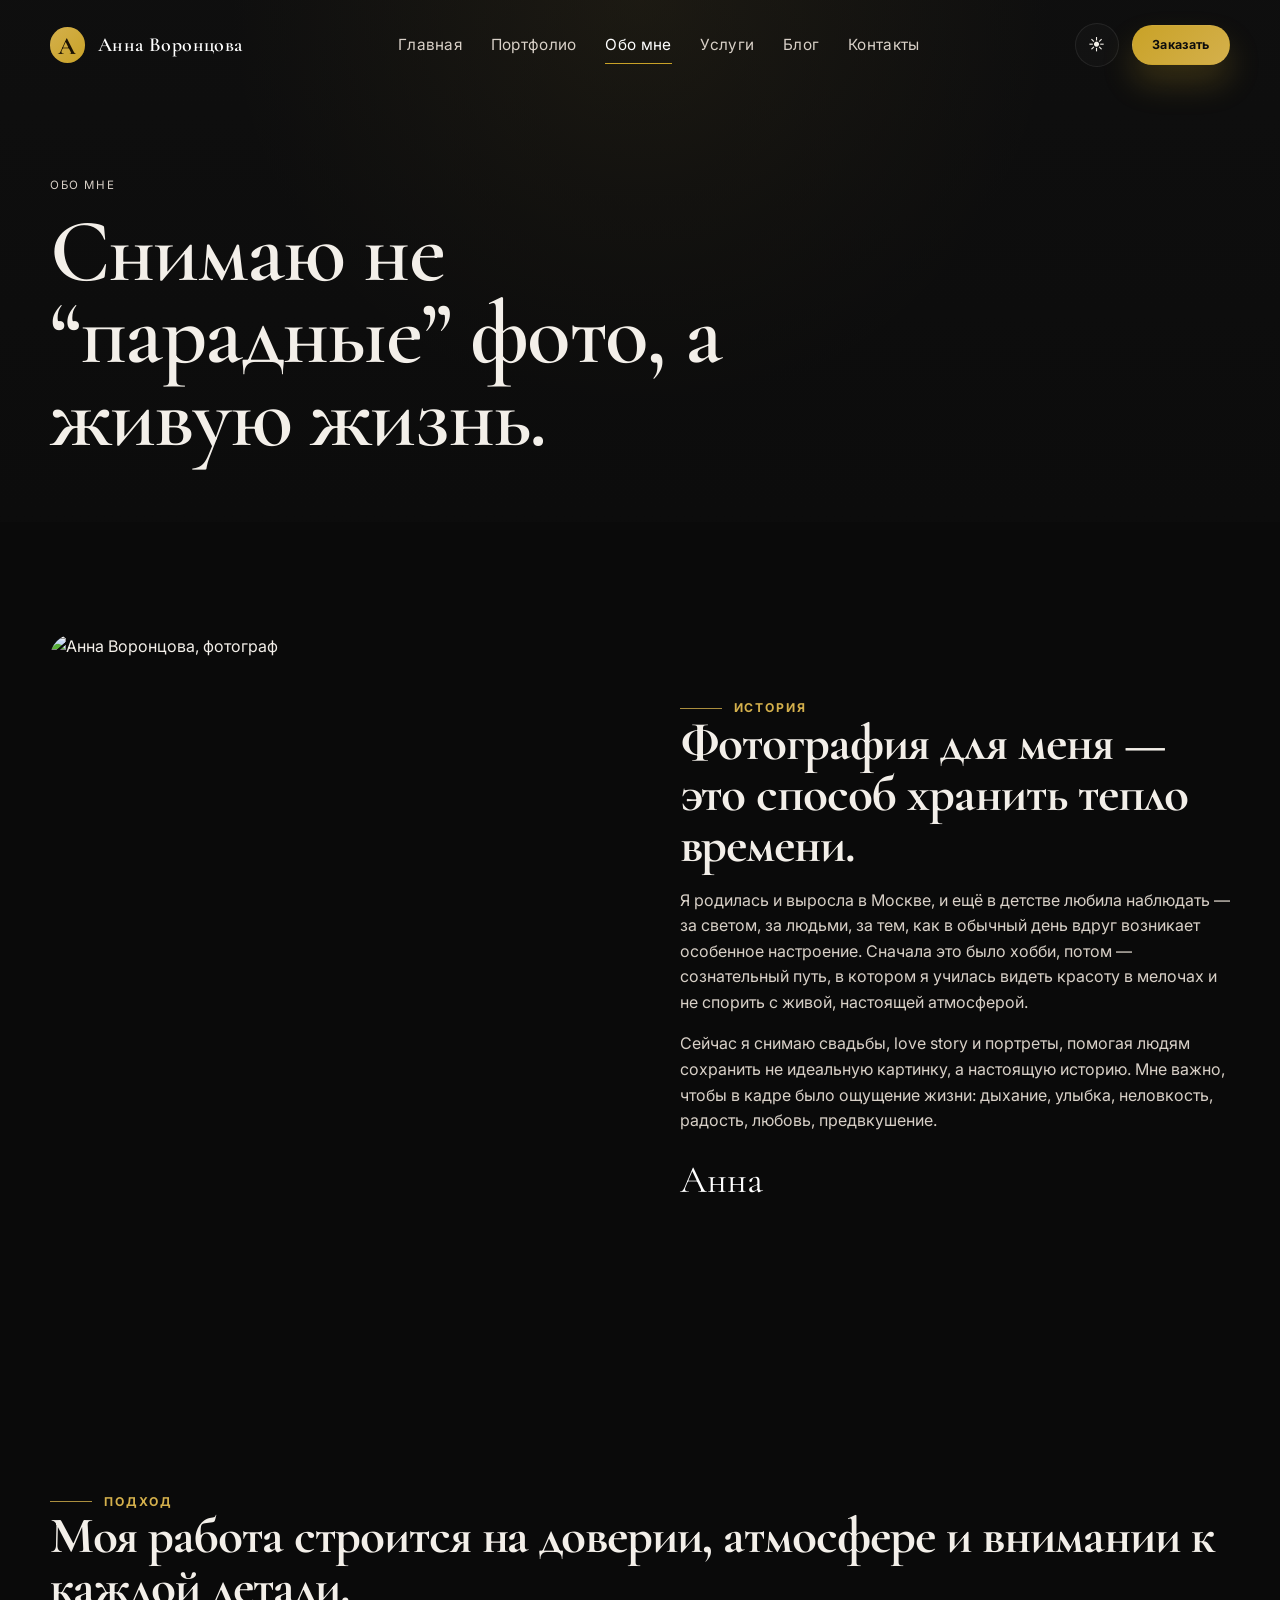
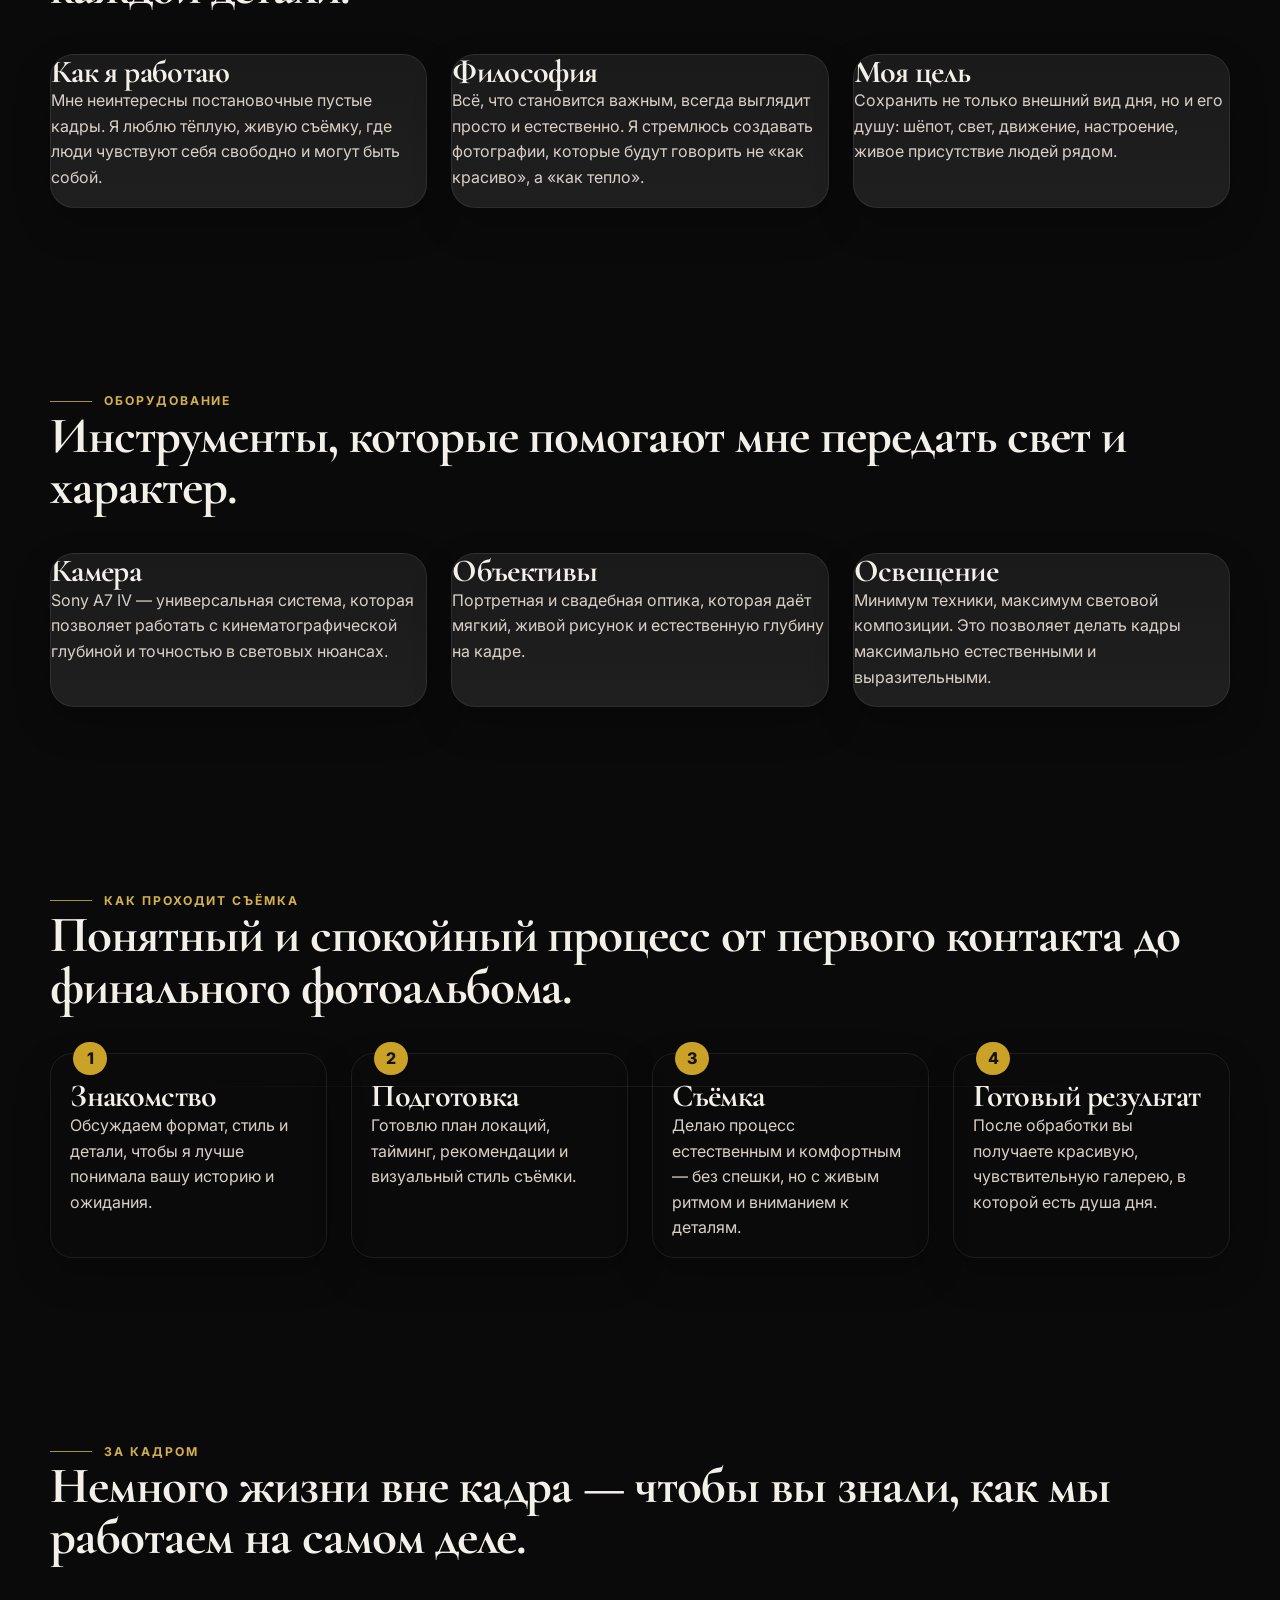
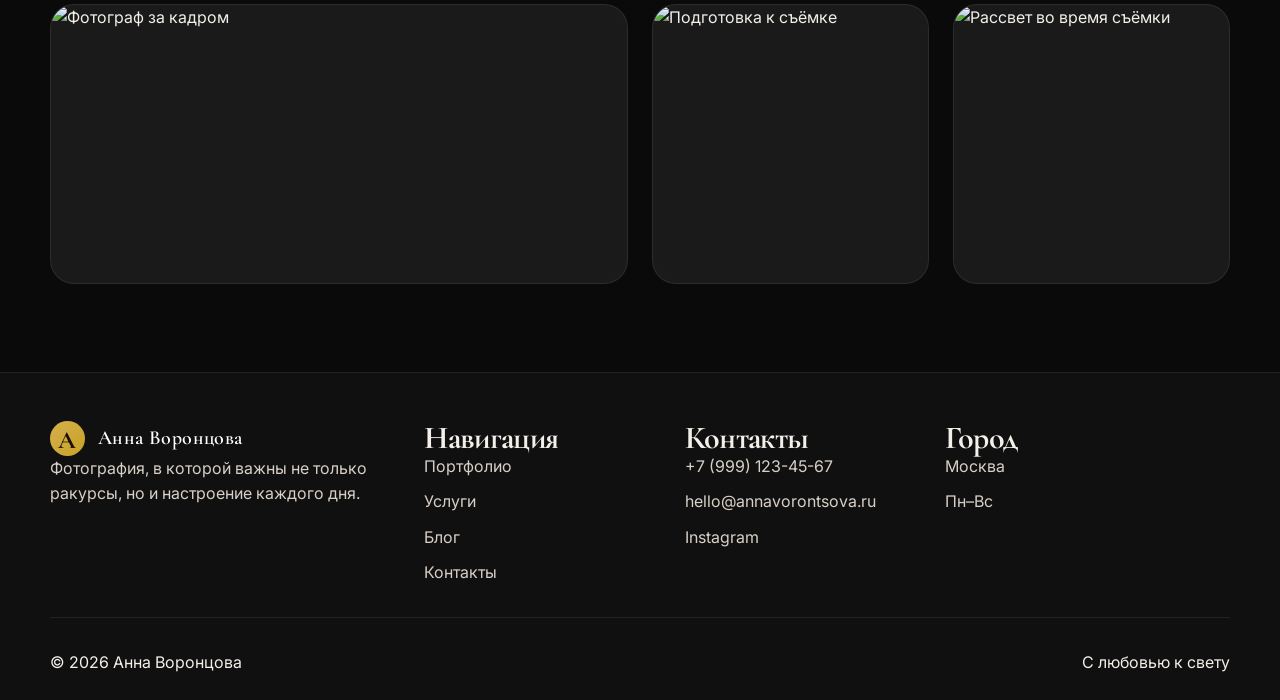
==== site/about.html @ dc94015c "Finally" ====
<!DOCTYPE html>
<html lang="ru">
  <head>
    <meta charset="UTF-8" />
    <meta name="viewport" content="width=device-width, initial-scale=1.0" />
    <meta name="description" content="История Анны Воронцовой, её фотографический подход, оборудование и как проходит процесс съёмки." />
    <meta property="og:title" content="Обо мне | Анна Воронцова" />
    <meta property="og:description" content="Фотограф, который снимает теплые, живые и правдивые истории." />
    <meta property="og:image" content="https://picsum.photos/id/1027/1200/800" />
    <title>Обо мне | Анна Воронцова</title>
    <link rel="preconnect" href="https://fonts.googleapis.com" />
    <link rel="preconnect" href="https://fonts.gstatic.com" crossorigin />
    <link href="https://fonts.googleapis.com/css2?family=Cormorant+Garamond:wght@400;500;600;700&family=Inter:wght@400;500;600;700;800&display=swap" rel="stylesheet" />
    <link rel="stylesheet" href="css/styles.css" />
  </head>
  <body>
    <header class="site-header">
      <div class="container">
        <a class="brand" href="index.html" aria-label="Анна Воронцова, главная страница">
          <span class="brand-mark">A</span>
          <span>Анна Воронцова</span>
        </a>

        <button class="mobile-toggle" type="button" aria-label="Открыть меню" aria-expanded="false">☰</button>

        <nav class="site-nav" aria-label="Главное меню">
          <a href="index.html">Главная</a>
          <a href="portfolio.html">Портфолио</a>
          <a class="active" href="about.html">Обо мне</a>
          <a href="services.html">Услуги</a>
          <a href="blog.html">Блог</a>
          <a href="contact.html">Контакты</a>
        </nav>

        <div class="nav-actions">
          <button class="theme-toggle" type="button" aria-label="Переключить тему">☀</button>
          <a class="btn btn-primary btn-small" href="contact.html">Заказать</a>
        </div>
      </div>
    </header>

    <main>
      <section class="page-hero">
        <div class="container">
          <div class="page-title-wrap reveal">
            <span class="page-kicker">Обо мне</span>
            <h1 class="page-title">Снимаю не “парадные” фото, а живую жизнь.</h1>
          </div>
        </div>
      </section>

      <section class="section">
        <div class="container">
          <div class="two-col reveal">
            <div class="about-visual">
              <img src="https://picsum.photos/id/1027/1200/1500" alt="Анна Воронцова, фотограф" loading="lazy" />
            </div>

            <div>
              <span class="eyebrow">История</span>
              <h2>Фотография для меня — это способ хранить тепло времени.</h2>
              <p>Я родилась и выросла в Москве, и ещё в детстве любила наблюдать — за светом, за людьми, за тем, как в обычный день вдруг возникает особенное настроение. Сначала это было хобби, потом — сознательный путь, в котором я училась видеть красоту в мелочах и не спорить с живой, настоящей атмосферой.</p>
              <p>Сейчас я снимаю свадьбы, love story и портреты, помогая людям сохранить не идеальную картинку, а настоящую историю. Мне важно, чтобы в кадре было ощущение жизни: дыхание, улыбка, неловкость, радость, любовь, предвкушение.</p>
              <p class="signoff">Анна</p>
            </div>
          </div>
        </div>
      </section>

      <section class="section-sm">
        <div class="container">
          <div class="section-top reveal">
            <span class="eyebrow">Подход</span>
            <h2>Моя работа строится на доверии, атмосфере и внимании к каждой детали.</h2>
          </div>

          <div class="info-grid reveal">
            <article class="bio-card">
              <h3>Как я работаю</h3>
              <p>Мне неинтересны постановочные пустые кадры. Я люблю тёплую, живую съёмку, где люди чувствуют себя свободно и могут быть собой.</p>
            </article>

            <article class="bio-card">
              <h3>Философия</h3>
              <p>Всё, что становится важным, всегда выглядит просто и естественно. Я стремлюсь создавать фотографии, которые будут говорить не «как красиво», а «как тепло».</p>
            </article>

            <article class="bio-card">
              <h3>Моя цель</h3>
              <p>Сохранить не только внешний вид дня, но и его душу: шёпот, свет, движение, настроение, живое присутствие людей рядом.</p>
            </article>
          </div>
        </div>
      </section>

      <section class="section-sm">
        <div class="container">
          <div class="section-top reveal">
            <span class="eyebrow">Оборудование</span>
            <h2>Инструменты, которые помогают мне передать свет и характер.</h2>
          </div>

          <div class="info-grid reveal">
            <article class="bio-card">
              <h3>Камера</h3>
              <p>Sony A7 IV — универсальная система, которая позволяет работать с кинематографической глубиной и точностью в световых нюансах.</p>
            </article>

            <article class="bio-card">
              <h3>Объективы</h3>
              <p>Портретная и свадебная оптика, которая даёт мягкий, живой рисунок и естественную глубину на кадре.</p>
            </article>

            <article class="bio-card">
              <h3>Освещение</h3>
              <p>Минимум техники, максимум световой композиции. Это позволяет делать кадры максимально естественными и выразительными.</p>
            </article>
          </div>
        </div>
      </section>

      <section class="section-sm">
        <div class="container">
          <div class="section-top reveal">
            <span class="eyebrow">Как проходит съёмка</span>
            <h2>Понятный и спокойный процесс от первого контакта до финального фотоальбома.</h2>
          </div>

          <div class="timeline reveal">
            <div class="timeline-item" data-step="1">
              <h3>Знакомство</h3>
              <p>Обсуждаем формат, стиль и детали, чтобы я лучше понимала вашу историю и ожидания.</p>
            </div>

            <div class="timeline-item" data-step="2">
              <h3>Подготовка</h3>
              <p>Готовлю план локаций, тайминг, рекомендации и визуальный стиль съёмки.</p>
            </div>

            <div class="timeline-item" data-step="3">
              <h3>Съёмка</h3>
              <p>Делаю процесс естественным и комфортным — без спешки, но с живым ритмом и вниманием к деталям.</p>
            </div>

            <div class="timeline-item" data-step="4">
              <h3>Готовый результат</h3>
              <p>После обработки вы получаете красивую, чувствительную галерею, в которой есть душа дня.</p>
            </div>
          </div>
        </div>
      </section>

      <section class="section-sm">
        <div class="container">
          <div class="section-top reveal">
            <span class="eyebrow">За кадром</span>
            <h2>Немного жизни вне кадра — чтобы вы знали, как мы работаем на самом деле.</h2>
          </div>

          <div class="gallery-grid reveal">
            <article class="gallery-card">
              <img src="https://picsum.photos/id/1075/800/1000" alt="Фотограф за кадром" loading="lazy" />
            </article>
            <article class="gallery-card">
              <img src="https://picsum.photos/id/1080/800/1000" alt="Подготовка к съёмке" loading="lazy" />
            </article>
            <article class="gallery-card">
              <img src="https://picsum.photos/id/1084/800/1000" alt="Рассвет во время съёмки" loading="lazy" />
            </article>
          </div>
        </div>
      </section>
    </main>

    <footer class="site-footer">
      <div class="container">
        <div class="footer-grid">
          <div>
            <a class="brand" href="index.html" aria-label="Главная">
              <span class="brand-mark">A</span>
              <span>Анна Воронцова</span>
            </a>
            <p>Фотография, в которой важны не только ракурсы, но и настроение каждого дня.</p>
          </div>

          <div>
            <h3>Навигация</h3>
            <ul class="footer-list">
              <li><a href="portfolio.html">Портфолио</a></li>
              <li><a href="services.html">Услуги</a></li>
              <li><a href="blog.html">Блог</a></li>
              <li><a href="contact.html">Контакты</a></li>
            </ul>
          </div>

          <div>
            <h3>Контакты</h3>
            <ul class="footer-list">
              <li><a href="tel:+79991234567">+7 (999) 123-45-67</a></li>
              <li><a href="mailto:hello@annavorontsova.ru">hello@annavorontsova.ru</a></li>
              <li><a href="https://instagram.com/anna.vorontsova.photo" target="_blank" rel="noreferrer">Instagram</a></li>
            </ul>
          </div>

          <div>
            <h3>Город</h3>
            <ul class="footer-list">
              <li><span>Москва</span></li>
              <li><span>Пн–Вс</span></li>
            </ul>
          </div>
        </div>

        <div class="meta-row">
          <span>© <span id="currentYear">2026</span> Анна Воронцова</span>
          <span>С любовью к свету</span>
        </div>
      </div>
    </footer>

    <button class="scroll-top" type="button" aria-label="Наверх">↑</button>
    <script src="js/main.js"></script>
  </body>
</html>
---- site/css/styles.css ----
:root {
  --bg: #0a0a0a;
  --bg-strong: #111111;
  --bg-soft: #171717;
  --panel: rgba(255, 255, 255, 0.03);
  --panel-strong: rgba(255, 255, 255, 0.05);
  --card: #1a1a1a;
  --card-2: #1f1f1f;
  --text: #f3efe9;
  --text-strong: #ffffff;
  --muted: #d8d0c7;
  --muted-strong: #b9aea3;
  --line: rgba(255, 255, 255, 0.08);
  --shadow: 0 30px 80px rgba(0, 0, 0, 0.35);
  --shadow-soft: 0 16px 38px rgba(0, 0, 0, 0.24);
  --accent: #c9a227;
  --accent-strong: #d4b04c;
  --accent-soft: rgba(201, 162, 39, 0.18);
  --success: #64c38d;
  --danger: #ff7c7c;
  --white: #ffffff;
  --black: #0a0a0a;
  --container: min(1180px, calc(100% - 2rem));
}

body.theme-light {
  --bg: #f5f1eb;
  --bg-strong: #fffdfb;
  --bg-soft: #f0e7df;
  --panel: rgba(20, 20, 20, 0.03);
  --panel-strong: rgba(17, 17, 17, 0.06);
  --card: #f8f5f2;
  --card-2: #f1ece6;
  --text: #1a1714;
  --text-strong: #0f0f0f;
  --muted: #4c463f;
  --muted-strong: #665d54;
  --line: rgba(18, 18, 18, 0.08);
  --shadow: 0 28px 74px rgba(30, 18, 10, 0.12);
  --shadow-soft: 0 12px 28px rgba(30, 18, 10, 0.08);
  --accent-soft: rgba(201, 162, 39, 0.12);
}

html {
  scroll-behavior: smooth;
}

* {
  box-sizing: border-box;
}

body {
  margin: 0;
  font-family: 'Inter', sans-serif;
  background: var(--bg);
  color: var(--text);
  line-height: 1.6;
  transition: background-color 0.35s ease, color 0.35s ease;
}

img {
  max-width: 100%;
  display: block;
}

a {
  color: inherit;
  text-decoration: none;
}

button,
input,
select,
textarea {
  font: inherit;
}

button {
  cursor: pointer;
}

.container {
  width: var(--container);
  margin: 0 auto;
}

.section {
  padding: 7rem 0;
}

.section-sm {
  padding: 5.5rem 0;
}

.section-top {
  margin-bottom: 2.5rem;
}

.eyebrow {
  display: inline-flex;
  align-items: center;
  gap: 0.75rem;
  color: var(--accent-strong);
  text-transform: uppercase;
  font-size: 0.76rem;
  letter-spacing: 0.16em;
  font-weight: 700;
}

.eyebrow::before {
  content: '';
  width: 42px;
  height: 1px;
  background: currentColor;
  opacity: 0.8;
}

h1,
h2,
h3,
h4,
.brand,
.hero-title,
.page-title,
.big-number {
  font-family: 'Cormorant Garamond', serif;
  letter-spacing: -0.02em;
  margin: 0;
}

h1,
.hero-title,
.page-title {
  font-size: clamp(3.2rem, 7vw, 7rem);
  line-height: 0.92;
  font-weight: 600;
}

h2 {
  font-size: clamp(2.35rem, 4vw, 4rem);
  line-height: 1;
  margin-bottom: 1rem;
}

h3 {
  font-size: clamp(1.9rem, 2.5vw, 2.6rem);
  line-height: 1.05;
}

p {
  margin: 0 0 1rem;
  color: var(--muted);
}

p.lead {
  font-size: 1.1rem;
  color: var(--muted);
}

.site-header {
  position: fixed;
  top: 0;
  left: 0;
  width: 100%;
  z-index: 50;
  transition: background-color 0.3s ease, border-color 0.3s ease, box-shadow 0.3s ease, backdrop-filter 0.3s ease;
}

.site-header::before {
  content: '';
  position: absolute;
  inset: 0;
  background: rgba(10, 10, 10, 0.26);
  backdrop-filter: blur(18px);
  opacity: 0;
  transition: opacity 0.3s ease;
}

.site-header.scrolled::before,
.site-header.nav-open::before {
  opacity: 1;
}

body.theme-light .site-header::before {
  background: rgba(245, 241, 235, 0.54);
}

.site-header .container {
  position: relative;
  z-index: 1;
  display: flex;
  align-items: center;
  justify-content: space-between;
  gap: 1.25rem;
  min-height: 90px;
  transition: min-height 0.3s ease;
}

.site-header.scrolled .container {
  min-height: 76px;
}

.brand {
  display: inline-flex;
  align-items: center;
  gap: 0.8rem;
  font-size: 1.25rem;
  letter-spacing: 0.02em;
  font-weight: 600;
}

.brand-mark {
  display: inline-grid;
  place-items: center;
  width: 2.2rem;
  height: 2.2rem;
  border-radius: 50%;
  background: linear-gradient(135deg, var(--accent-strong), var(--accent));
  color: #1b1204;
  font-family: 'Cormorant Garamond', serif;
  font-size: 1.55rem;
  font-weight: 700;
}

.brand span:last-child {
  color: var(--text-strong);
}

.site-nav {
  display: flex;
  align-items: center;
  gap: 1.8rem;
}

.site-nav a {
  position: relative;
  color: var(--muted);
  font-size: 0.96rem;
  letter-spacing: 0.02em;
  transition: color 0.2s ease;
}

.site-nav a::after {
  content: '';
  position: absolute;
  left: 0;
  bottom: -0.45rem;
  width: 100%;
  height: 1px;
  background: var(--accent);
  transform: scaleX(0);
  transform-origin: center;
  transition: transform 0.25s ease;
}

.site-nav a:hover,
.site-nav a.active {
  color: var(--text-strong);
}

.site-nav a:hover::after,
.site-nav a.active::after {
  transform: scaleX(1);
}

.nav-actions {
  display: flex;
  align-items: center;
  gap: 0.8rem;
}

.theme-toggle,
.mobile-toggle {
  width: 44px;
  height: 44px;
  display: inline-grid;
  place-items: center;
  border-radius: 50%;
  border: 1px solid var(--line);
  background: rgba(255, 255, 255, 0.02);
  color: var(--text);
  transition: transform 0.25s ease, border-color 0.25s ease, background 0.25s ease;
}

.theme-toggle:hover,
.mobile-toggle:hover,
.btn:hover,
.gallery-card:hover .gallery-overlay,
.filter-btn:hover {
  transform: translateY(-2px);
}

.mobile-toggle {
  display: none;
}

.btn {
  display: inline-flex;
  align-items: center;
  justify-content: center;
  gap: 0.7rem;
  padding: 0.95rem 1.6rem;
  border-radius: 999px;
  border: 1px solid transparent;
  line-height: 1;
  font-size: 0.9rem;
  font-weight: 700;
  letter-spacing: 0.03em;
  transition: transform 0.25s ease, background-color 0.25s ease, border-color 0.25s ease, box-shadow 0.25s ease;
}

.btn-small {
  padding: 0.8rem 1.2rem;
  font-size: 0.78rem;
}

.btn-primary {
  background: linear-gradient(135deg, var(--accent), var(--accent-strong));
  color: #0d0d0d;
  box-shadow: 0 18px 32px rgba(201, 162, 39, 0.22);
}

.btn-primary:hover {
  box-shadow: 0 22px 42px rgba(201, 162, 39, 0.28);
}

.btn-secondary {
  background: transparent;
  border-color: var(--line);
  color: var(--text-strong);
}

.btn-secondary:hover {
  background: var(--panel);
}

.hero {
  position: relative;
  min-height: 100vh;
  display: flex;
  align-items: center;
  overflow: hidden;
  background: var(--bg);
}

.hero::before {
  content: '';
  position: absolute;
  inset: 0;
  background: linear-gradient(90deg, rgba(10, 10, 10, 0.78), rgba(10, 10, 10, 0.35), rgba(10, 10, 10, 0.55));
}

body.theme-light .hero::before {
  background: linear-gradient(90deg, rgba(15, 15, 15, 0.64), rgba(15, 15, 15, 0.26), rgba(15, 15, 15, 0.45));
}

.hero-media {
  position: absolute;
  inset: 0;
  background-image: url('https://picsum.photos/id/1015/1800/1200');
  background-size: cover;
  background-position: center;
  transform: scale(1.08);
  filter: saturate(0.9) contrast(1.08);
}

.hero-content {
  position: relative;
  z-index: 1;
  width: min(700px, 100%);
  padding-top: 7rem;
  padding-bottom: 3rem;
}

.hero-copy {
  font-size: 1.12rem;
  letter-spacing: 0.08em;
  color: var(--muted);
  text-transform: uppercase;
  margin-bottom: 1rem;
}

.hero-title {
  margin-bottom: 1.5rem;
  color: #f7f2ea;
}

.hero-subtitle {
  font-size: 1.15rem;
  max-width: 34rem;
  color: rgba(255, 255, 255, 0.76);
}

.hero-actions {
  display: flex;
  flex-wrap: wrap;
  gap: 1rem;
  margin-top: 2.2rem;
}

.hero-meta {
  display: grid;
  grid-template-columns: repeat(3, minmax(110px, 1fr));
  gap: 1rem;
  margin-top: 3rem;
  max-width: 580px;
}

.stat {
  border-top: 1px solid rgba(255, 255, 255, 0.14);
  padding-top: 1.1rem;
}

.big-number {
  display: block;
  font-size: clamp(2rem, 2vw, 2.8rem);
  color: var(--text-strong);
}

.stat-label {
  display: block;
  color: var(--muted);
  font-size: 0.75rem;
  letter-spacing: 0.1em;
  text-transform: uppercase;
}

.page-hero {
  position: relative;
  min-height: 58vh;
  padding-top: 9rem;
  display: flex;
  align-items: end;
  background: radial-gradient(circle at top, rgba(190, 158, 68, 0.12), transparent 50%), var(--bg-strong);
}

.page-hero .container {
  position: relative;
  z-index: 1;
  padding-bottom: 4rem;
}

.page-hero::before {
  content: '';
  position: absolute;
  inset: 0;
  background-image: url('https://picsum.photos/id/1040/1500/900');
  background-size: cover;
  background-position: center;
  opacity: 0.38;
}

.page-hero::after {
  content: '';
  position: absolute;
  inset: 0;
  background: linear-gradient(180deg, rgba(10, 10, 10, 0.35), rgba(10, 10, 10, 0.72));
}

body.theme-light .page-hero::after {
  background: linear-gradient(180deg, rgba(245, 241, 235, 0.3), rgba(245, 241, 235, 0.92));
}

.page-title-wrap {
  max-width: 700px;
}

.page-kicker {
  display: inline-block;
  margin-bottom: 1rem;
  color: var(--muted);
  letter-spacing: 0.14em;
  text-transform: uppercase;
  font-size: 0.72rem;
}

.grid,
.two-col,
.info-grid,
.service-grid,
.testimonials-grid,
.blog-grid,
.contact-grid,
.timeline,
.gallery-grid,
.portfolio-grid,
.pricing-grid,
.meta-grid {
  display: grid;
  gap: 1.5rem;
}

.two-col {
  grid-template-columns: 1.1fr 1fr;
  align-items: center;
}

.info-grid {
  grid-template-columns: repeat(3, minmax(0, 1fr));
}

.card,
.feature-card,
.service-card,
.testimonial-card,
.article-card,
.contact-panel,
.package-card,
.image-panel,
.bio-card,
.timeline-item {
  background: linear-gradient(180deg, var(--card), var(--card-2));
  border: 1px solid var(--line);
  box-shadow: var(--shadow-soft);
}

.about-panel,
.bio-card,
.package-card,
.contact-panel,
.image-panel {
  border-radius: 1.5rem;
  overflow: hidden;
}

.about-visual {
  position: relative;
  min-height: 650px;
  border-radius: 1.5rem;
  overflow: hidden;
}

.about-visual img {
  width: 100%;
  height: 100%;
  object-fit: cover;
}

.signoff {
  font-family: 'Cormorant Garamond', serif;
  font-size: clamp(2rem, 3vw, 3rem);
  color: var(--text-strong);
}

.gallery-grid,
.portfolio-grid {
  grid-template-columns: repeat(12, minmax(0, 1fr));
}

.gallery-card,
.portfolio-item {
  position: relative;
  display: block;
  overflow: hidden;
  border-radius: 1.5rem;
  border: 1px solid var(--line);
  background: var(--card);
  min-height: 280px;
  cursor: pointer;
}

.gallery-card img,
.portfolio-item img {
  width: 100%;
  height: 100%;
  object-fit: cover;
  transition: transform 0.8s cubic-bezier(0.2, 0.8, 0.2, 1), filter 0.6s ease;
}

.gallery-card:hover img,
.portfolio-item:hover img {
  transform: scale(1.06);
  filter: saturate(1.08);
}

.gallery-card:nth-child(1),
.portfolio-item[data-span="wide"] {
  grid-column: span 6;
}

.gallery-card:nth-child(2),
.gallery-card:nth-child(3),
.gallery-card:nth-child(5),
.portfolio-item[data-span="tall"] {
  grid-column: span 3;
}

.gallery-card:nth-child(4),
.gallery-card:nth-child(6),
.album-card,
.portfolio-item[data-span="normal"] {
  grid-column: span 4;
}

.gallery-card:nth-child(7),
.gallery-card:nth-child(8),
.gallery-card:nth-child(9),
.portfolio-item[data-span="small"] {
  grid-column: span 3;
}

.gallery-overlay,
.portfolio-overlay {
  position: absolute;
  inset: 0;
  display: flex;
  flex-direction: column;
  justify-content: end;
  padding: 1.4rem;
  background: linear-gradient(180deg, rgba(0, 0, 0, 0.1), rgba(0, 0, 0, 0.72));
  color: var(--white);
  opacity: 0;
  transition: opacity 0.3s ease;
}

.gallery-card:hover .gallery-overlay,
.portfolio-item:hover .portfolio-overlay {
  opacity: 1;
}

.gallery-overlay strong,
.portfolio-overlay strong {
  font-size: 1.35rem;
  font-family: 'Cormorant Garamond', serif;
}

.gallery-overlay span,
.portfolio-overlay span {
  font-size: 0.8rem;
  letter-spacing: 0.12em;
  text-transform: uppercase;
  color: rgba(255, 255, 255, 0.8);
}

.service-grid,
.pricing-grid,
.blog-grid,
.testimonials-grid,
.meta-grid,
.contact-grid {
  grid-template-columns: repeat(3, minmax(0, 1fr));
}

.service-card,
.package-card,
.article-card,
.testimonial-card,
.contact-panel,
.image-panel {
  padding: 1.7rem;
  border-radius: 1.25rem;
}

.service-card .icon {
  width: 54px;
  height: 54px;
  display: inline-grid;
  place-items: center;
  border-radius: 50%;
  background: var(--accent-soft);
  color: var(--accent-strong);
  font-size: 1.5rem;
  margin-bottom: 1rem;
}

.service-card ul,
.package-card ul {
  padding-left: 1rem;
  margin: 1rem 0 0;
  color: var(--muted);
}

.service-card li,
.package-card li {
  margin-bottom: 0.5rem;
}

.testimonial-card {
  padding: 2rem;
}

.testimonial-card .quote {
  font-size: 1.1rem;
  color: var(--text-strong);
  margin-bottom: 1.5rem;
}

.person {
  display: flex;
  align-items: center;
  gap: 0.9rem;
}

.person img {
  width: 52px;
  height: 52px;
  border-radius: 50%;
  object-fit: cover;
}

.person strong {
  display: block;
  color: var(--text-strong);
}

.person span {
  color: var(--muted);
  font-size: 0.82rem;
}

.cta-box {
  padding: 3rem;
  border-radius: 2rem;
  border: 1px solid var(--line);
  background: linear-gradient(135deg, rgba(201, 162, 39, 0.08), rgba(255, 255, 255, 0.02));
  display: flex;
  justify-content: space-between;
  align-items: center;
  gap: 2rem;
}

.site-footer {
  background: #101010;
  border-top: 1px solid var(--line);
  padding: 3rem 0 1.5rem;
}

body.theme-light .site-footer {
  background: #f3efe9;
}

.footer-grid {
  display: grid;
  grid-template-columns: 1.2fr 0.8fr 0.8fr 1fr;
  gap: 2rem;
}

.footer-list {
  list-style: none;
  margin: 0;
  padding: 0;
}

.footer-list li + li {
  margin-top: 0.6rem;
}

.footer-list a,
.footer-list span {
  color: var(--muted);
}

.meta-row {
  display: flex;
  flex-wrap: wrap;
  align-items: center;
  justify-content: space-between;
  gap: 1rem;
  padding-top: 2rem;
  border-top: 1px solid var(--line);
  margin-top: 2rem;
}

.page-section {
  padding: 7rem 0;
}

.filter-bar {
  display: flex;
  flex-wrap: wrap;
  align-items: center;
  gap: 0.75rem;
}

.filter-btn {
  border: 1px solid var(--line);
  background: transparent;
  color: var(--text-strong);
  border-radius: 999px;
  padding: 0.8rem 1.1rem;
  font-weight: 600;
  transition: all 0.25s ease;
}

.filter-btn.is-active {
  background: var(--accent);
  border-color: var(--accent);
  color: #13110d;
}

.portfolio-item {
  min-height: 350px;
  opacity: 1;
  transform: scale(1);
  transition: opacity 0.25s ease, transform 0.25s ease;
}

.portfolio-item.is-hidden {
  display: none;
}

.portfolio-item[data-span="wide"] {
  grid-column: span 7;
}

.portfolio-item[data-span="normal"] {
  grid-column: span 5;
}

.portfolio-item[data-span="tall"] {
  grid-column: span 4;
}

.portfolio-item[data-span="small"] {
  grid-column: span 3;
}

.timeline {
  grid-template-columns: repeat(4, minmax(0, 1fr));
  position: relative;
}

.timeline::before {
  content: '';
  position: absolute;
  top: 2.1rem;
  left: 10%;
  right: 10%;
  height: 1px;
  background: linear-gradient(90deg, transparent, var(--line), transparent);
}

.timeline-item {
  position: relative;
  padding: 1.6rem 1.2rem 0;
  border-radius: 1.4rem;
  background: transparent;
  border: 1px solid var(--line);
}

.timeline-item::before {
  content: attr(data-step);
  position: absolute;
  top: -0.75rem;
  left: 1.4rem;
  width: 2.1rem;
  height: 2.1rem;
  display: grid;
  place-items: center;
  border-radius: 50%;
  background: var(--accent);
  color: #17130d;
  font-weight: 800;
}

.article-card {
  border-radius: 1.5rem;
  overflow: hidden;
}

.article-card img {
  width: 100%;
  aspect-ratio: 16 / 10;
  object-fit: cover;
}

.article-content {
  padding: 1.5rem;
}

.article-meta {
  color: var(--muted-strong);
  font-size: 0.8rem;
  letter-spacing: 0.1em;
  text-transform: uppercase;
}

.tag {
  display: inline-flex;
  align-items: center;
  padding: 0.48rem 0.8rem;
  background: var(--accent-soft);
  color: var(--accent-strong);
  border-radius: 999px;
  font-size: 0.72rem;
  letter-spacing: 0.08em;
  text-transform: uppercase;
  font-weight: 700;
}

.contact-grid {
  grid-template-columns: 1.1fr 0.9fr;
}

.contact-panel {
  padding: 2rem;
}

.form-group {
  margin-bottom: 1.1rem;
}

.input-row {
  display: grid;
  grid-template-columns: repeat(2, minmax(0, 1fr));
  gap: 1rem;
}

label {
  display: block;
  margin-bottom: 0.45rem;
  color: var(--text-strong);
  font-weight: 600;
}

input,
select,
textarea {
  width: 100%;
  border: 1px solid var(--line);
  background: rgba(255, 255, 255, 0.02);
  color: var(--text);
  border-radius: 0.9rem;
  padding: 0.9rem 1rem;
  transition: border-color 0.2s ease, box-shadow 0.2s ease;
}

body.theme-light input,
body.theme-light select,
body.theme-light textarea {
  background: rgba(17, 17, 17, 0.02);
}

input:focus,
select:focus,
textarea:focus {
  outline: none;
  border-color: rgba(201, 162, 39, 0.8);
  box-shadow: 0 0 0 4px rgba(201, 162, 39, 0.12);
}

textarea {
  min-height: 150px;
  resize: vertical;
}

.checkbox-row {
  display: flex;
  align-items: center;
  gap: 0.7rem;
}

.checkbox-row input {
  width: auto;
}

.form-status {
  min-height: 1.4rem;
  color: var(--muted);
  font-size: 0.9rem;
}

.info-list {
  list-style: none;
  margin: 0;
  padding: 0;
  display: grid;
  gap: 1.2rem;
}

.info-list li {
  padding-bottom: 1rem;
  border-bottom: 1px solid var(--line);
}

.info-list strong {
  display: block;
  margin-bottom: 0.25rem;
  color: var(--text-strong);
}

.info-list a,
.info-list span {
  color: var(--muted);
}

.map-placeholder {
  position: relative;
  min-height: 280px;
  border-radius: 1.3rem;
  overflow: hidden;
  border: 1px solid var(--line);
  background: url('https://picsum.photos/id/1033/1200/800') center/cover no-repeat;
}

.map-placeholder::before {
  content: 'Москва, Россия';
  position: absolute;
  left: 1rem;
  bottom: 1rem;
  padding: 0.55rem 0.9rem;
  border-radius: 999px;
  background: rgba(10, 10, 10, 0.7);
  color: var(--white);
  backdrop-filter: blur(12px);
}

.lightbox {
  position: fixed;
  inset: 0;
  display: flex;
  align-items: center;
  justify-content: center;
  background: rgba(5, 5, 5, 0.72);
  backdrop-filter: blur(12px);
  opacity: 0;
  visibility: hidden;
  transition: opacity 0.25s ease, visibility 0.25s ease;
  z-index: 100;
  padding: 2rem;
}

.lightbox.is-open {
  opacity: 1;
  visibility: visible;
}

.lightbox-panel {
  width: min(1100px, 100%);
  display: grid;
  grid-template-columns: 1.45fr 0.75fr;
  background: rgba(17, 17, 17, 0.88);
  border: 1px solid var(--line);
  border-radius: 1.8rem;
  overflow: hidden;
  box-shadow: var(--shadow);
}

.lightbox-panel img {
  width: 100%;
  height: 100%;
  object-fit: cover;
  background: #111;
}

.lightbox-copy {
  padding: 1.7rem;
  display: flex;
  flex-direction: column;
  gap: 1rem;
}

.lightbox-copy .meta {
  color: var(--muted-strong);
  font-size: 0.8rem;
  letter-spacing: 0.1em;
  text-transform: uppercase;
}

.lightbox-actions {
  display: flex;
  gap: 0.8rem;
  flex-wrap: wrap;
  margin-top: auto;
}

.lightbox-close {
  position: absolute;
  top: 1.25rem;
  right: 1.25rem;
  width: 44px;
  height: 44px;
  border: 1px solid var(--line);
  border-radius: 50%;
  background: rgba(10, 10, 10, 0.46);
  color: var(--text-strong);
}

.lightbox-nav {
  position: absolute;
  left: 50%;
  bottom: 1.5rem;
  transform: translateX(-50%);
  display: flex;
  gap: 0.75rem;
}

.lightbox-nav button {
  width: 48px;
  height: 48px;
  border: 1px solid var(--line);
  border-radius: 50%;
  background: rgba(17, 17, 17, 0.75);
  color: var(--text-strong);
}

.reveal {
  opacity: 0;
  transform: translateY(30px);
  transition: opacity 0.8s ease, transform 0.8s ease;
}

.reveal.is-visible {
  opacity: 1;
  transform: translateY(0);
}

.scroll-top {
  position: fixed;
  right: 1.4rem;
  bottom: 1.5rem;
  width: 52px;
  height: 52px;
  display: grid;
  place-items: center;
  border-radius: 50%;
  border: 1px solid var(--line);
  background: rgba(17, 17, 17, 0.8);
  color: var(--text-strong);
  opacity: 0;
  visibility: hidden;
  transform: translateY(16px);
  transition: all 0.25s ease;
  z-index: 26;
}

.scroll-top.visible {
  opacity: 1;
  visibility: visible;
  transform: translateY(0);
}

@media (max-width: 980px) {
  .site-nav {
    position: absolute;
    top: calc(100% + 0.75rem);
    left: 1rem;
    right: 1rem;
    display: none;
    flex-direction: column;
    align-items: flex-start;
    padding: 1.25rem;
    border: 1px solid var(--line);
    border-radius: 1.1rem;
    background: rgba(15, 15, 15, 0.88);
    backdrop-filter: blur(12px);
  }

  body.nav-open .site-nav {
    display: flex;
  }

  .site-header .container {
    min-height: 78px;
  }

  .mobile-toggle {
    display: inline-grid;
  }

  .site-nav a {
    width: 100%;
  }

  .service-grid,
  .pricing-grid,
  .blog-grid,
  .testimonials-grid,
  .meta-grid,
  .contact-grid,
  .info-grid,
  .two-col,
  .timeline,
  .footer-grid {
    grid-template-columns: 1fr 1fr;
  }

  .lightbox-panel {
    grid-template-columns: 1fr;
  }
}

@media (max-width: 720px) {
  .section,
  .page-section {
    padding: 5rem 0;
  }

  .hero {
    min-height: 86vh;
  }

  .hero-meta,
  .contact-grid,
  .service-grid,
  .pricing-grid,
  .blog-grid,
  .testimonials-grid,
  .info-grid,
  .two-col,
  .footer-grid,
  .timeline,
  .input-row {
    grid-template-columns: 1fr;
  }

  .gallery-grid,
  .portfolio-grid {
    grid-template-columns: 1fr;
  }

  .gallery-card:nth-child(n),
  .portfolio-item[data-span="wide"],
  .portfolio-item[data-span="normal"],
  .portfolio-item[data-span="tall"],
  .portfolio-item[data-span="small"] {
    grid-column: auto;
  }

  .cta-box {
    flex-direction: column;
    align-items: flex-start;
  }

  .nav-actions .btn {
    display: none;
  }
}
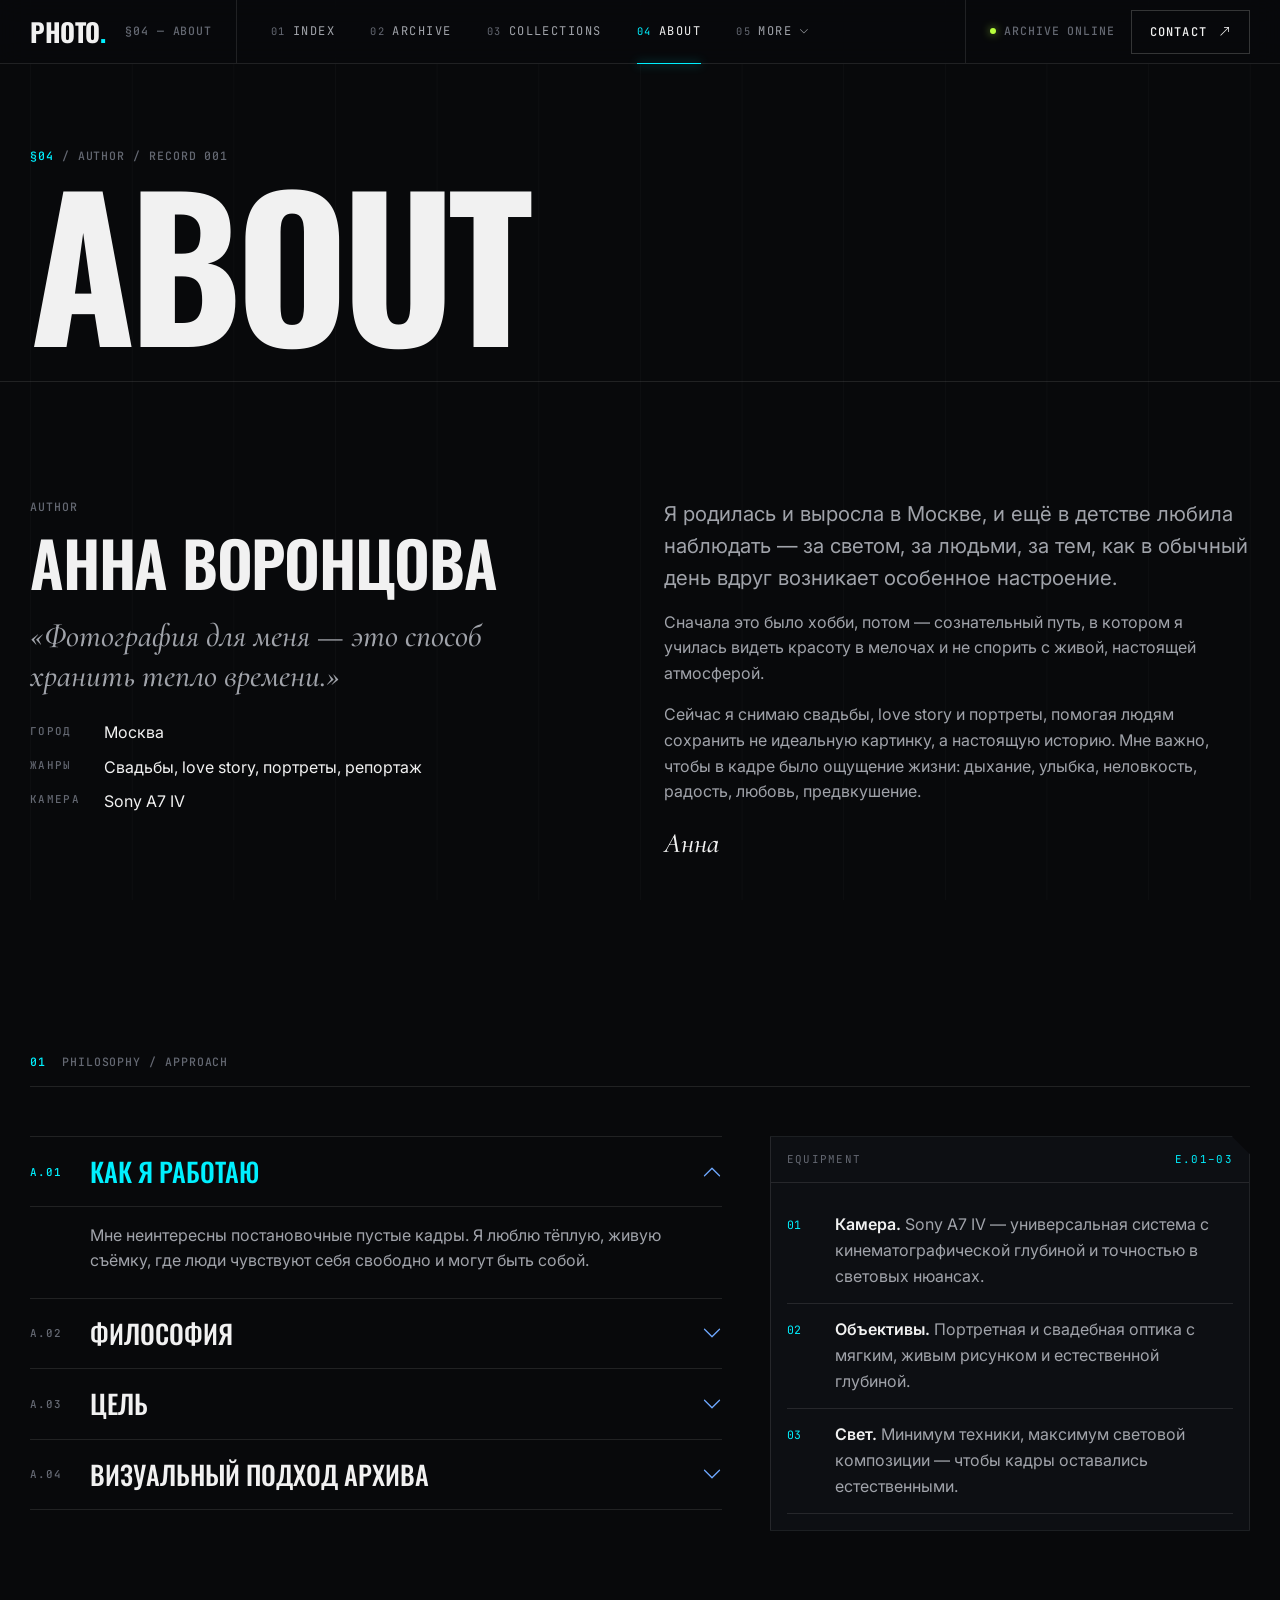
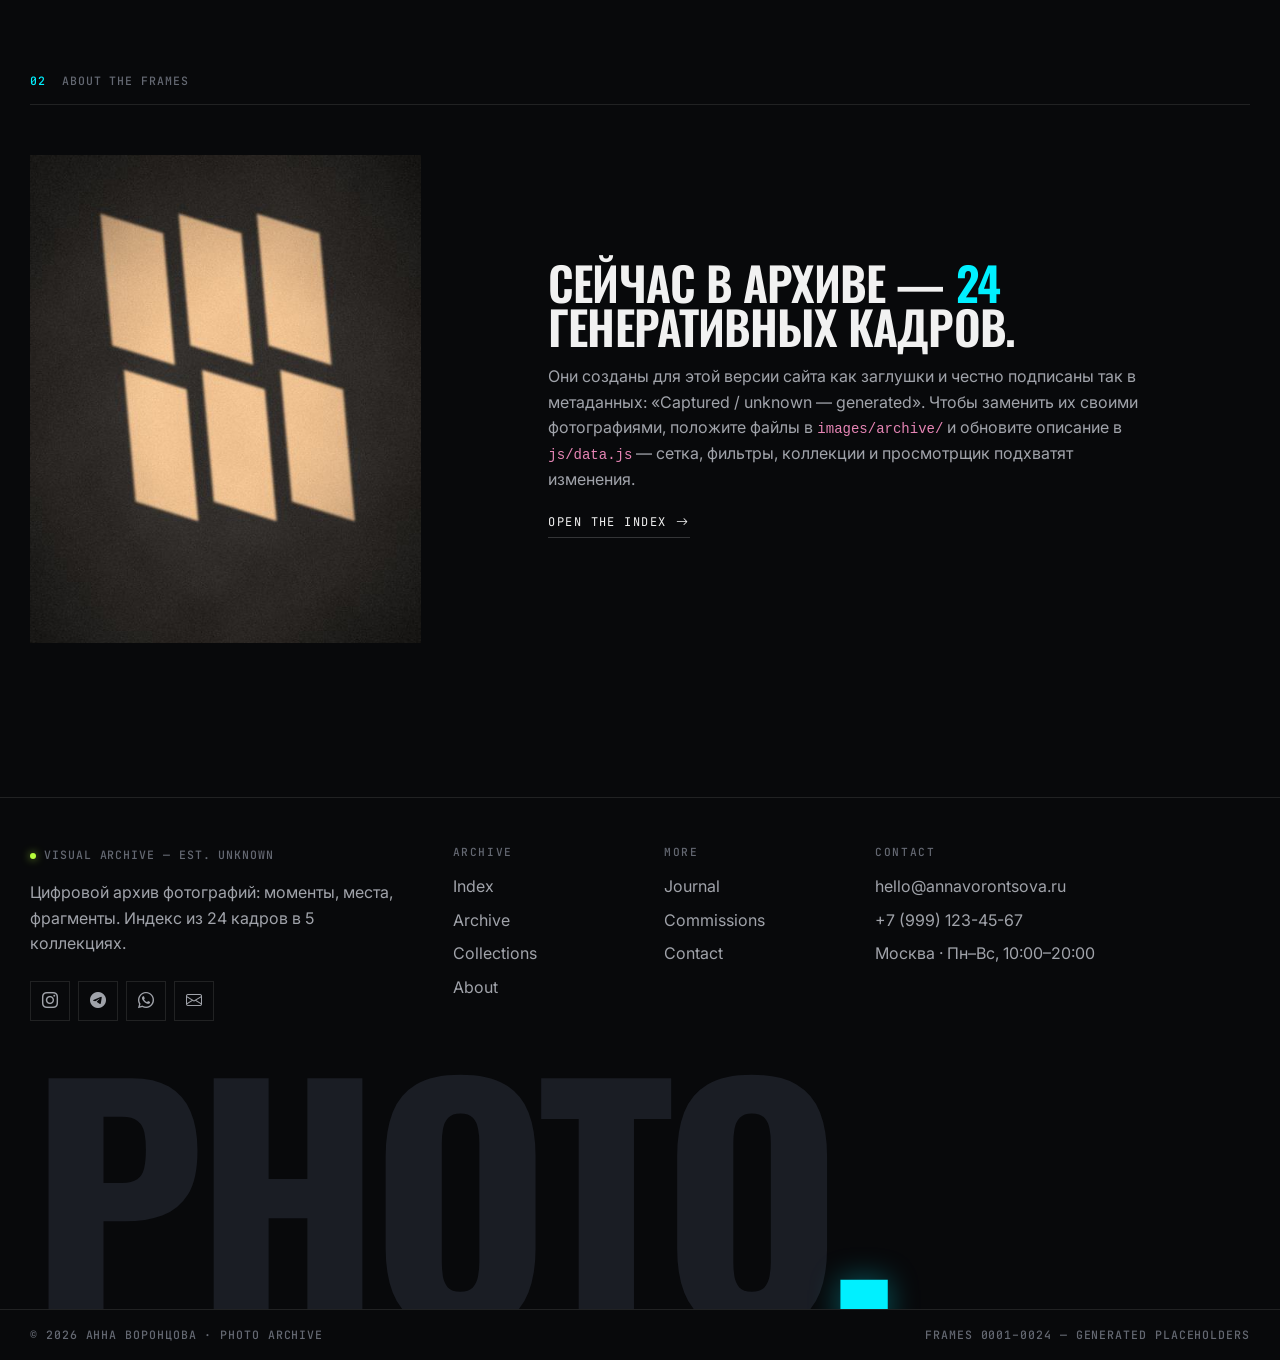
==== commit 5ba960ec: "remake" ====
--- a/site/about.html
+++ b/site/about.html
@@ -1,224 +1,245 @@
 <!DOCTYPE html>
-<html lang="ru">
-  <head>
-    <meta charset="UTF-8" />
-    <meta name="viewport" content="width=device-width, initial-scale=1.0" />
-    <meta name="description" content="История Анны Воронцовой, её фотографический подход, оборудование и как проходит процесс съёмки." />
-    <meta property="og:title" content="Обо мне | Анна Воронцова" />
-    <meta property="og:description" content="Фотограф, который снимает теплые, живые и правдивые истории." />
-    <meta property="og:image" content="https://picsum.photos/id/1027/1200/800" />
-    <title>Обо мне | Анна Воронцова</title>
-    <link rel="preconnect" href="https://fonts.googleapis.com" />
-    <link rel="preconnect" href="https://fonts.gstatic.com" crossorigin />
-    <link href="https://fonts.googleapis.com/css2?family=Cormorant+Garamond:wght@400;500;600;700&family=Inter:wght@400;500;600;700;800&display=swap" rel="stylesheet" />
-    <link rel="stylesheet" href="css/styles.css" />
-  </head>
-  <body>
-    <header class="site-header">
-      <div class="container">
-        <a class="brand" href="index.html" aria-label="Анна Воронцова, главная страница">
-          <span class="brand-mark">A</span>
-          <span>Анна Воронцова</span>
-        </a>
-
-        <button class="mobile-toggle" type="button" aria-label="Открыть меню" aria-expanded="false">☰</button>
-
-        <nav class="site-nav" aria-label="Главное меню">
-          <a href="index.html">Главная</a>
-          <a href="portfolio.html">Портфолио</a>
-          <a class="active" href="about.html">Обо мне</a>
-          <a href="services.html">Услуги</a>
-          <a href="blog.html">Блог</a>
-          <a href="contact.html">Контакты</a>
-        </nav>
-
-        <div class="nav-actions">
-          <button class="theme-toggle" type="button" aria-label="Переключить тему">☀</button>
-          <a class="btn btn-primary btn-small" href="contact.html">Заказать</a>
-        </div>
-      </div>
+<html lang="ru" data-bs-theme="dark">
+<head>
+  <meta charset="UTF-8">
+  <meta name="viewport" content="width=device-width, initial-scale=1">
+  <meta name="description" content="О фотографе и подходе архива PHOTO.: философия, визуальный подход, оборудование.">
+  <meta name="theme-color" content="#08090b">
+  <meta property="og:title" content="About — PHOTO. Visual Archive">
+  <meta property="og:description" content="О фотографе и подходе архива PHOTO.: философия, визуальный подход, оборудование.">
+  <meta property="og:type" content="website">
+  <meta property="og:image" content="images/archive/0004-1280.jpg">
+  <title>About — PHOTO. Visual Archive</title>
+  <link rel="icon" href="images/favicon.svg" type="image/svg+xml">
+  <link rel="preconnect" href="https://fonts.googleapis.com">
+  <link rel="preconnect" href="https://fonts.gstatic.com" crossorigin>
+  <link rel="stylesheet" href="https://fonts.googleapis.com/css2?family=Cormorant+Garamond:ital,wght@1,500&family=Inter:wght@400;500;600&family=JetBrains+Mono:wght@400;500&family=Oswald:wght@500;600;700&display=swap">
+  <link rel="stylesheet" href="https://cdn.jsdelivr.net/npm/bootstrap@5.3.3/dist/css/bootstrap.min.css" integrity="sha384-QWTKZyjpPEjISv5WaRU9OFeRpok6YctnYmDr5pNlyT2bRjXh0JMhjY6hW+ALEwIH" crossorigin="anonymous">
+  <link rel="stylesheet" href="https://cdn.jsdelivr.net/npm/bootstrap-icons@1.11.3/font/bootstrap-icons.min.css">
+  <link rel="stylesheet" href="css/styles.css">
+  <link rel="stylesheet" href="css/layout.css">
+  <link rel="stylesheet" href="css/gallery.css">
+  <link rel="stylesheet" href="css/components.css">
+  <link rel="stylesheet" href="css/responsive.css">
+  <script>document.documentElement.classList.add('js');</script>
+</head>
+<body data-page="about">
+  <a class="visually-hidden-focusable" href="#main">К содержанию</a>
+  <div class="grid-lines" aria-hidden="true"></div>
+
+  <header class="px-header">
+    <nav class="navbar navbar-expand-lg h-100" aria-label="Основная навигация">
+      <div class="container-px">
+        <div class="zone zone-brand">
+          <a class="px-logo" href="index.html" aria-label="PHOTO. — на главную">PHOTO<span class="dot">.</span></a>
+          <span class="meta">§04 — About</span>
+        </div>
+        <button class="btn btn-ghost menu-toggle d-lg-none ms-auto" type="button" data-bs-toggle="offcanvas" data-bs-target="#siteMenu" aria-controls="siteMenu">Menu <span class="text-cyan">+</span></button>
+        <div class="offcanvas offcanvas-end px-offcanvas" tabindex="-1" id="siteMenu" aria-labelledby="siteMenuLabel">
+          <div class="offcanvas-header">
+            <a class="px-logo" href="index.html" id="siteMenuLabel">PHOTO<span class="dot">.</span></a>
+            <button type="button" class="btn btn-ghost menu-toggle" data-bs-dismiss="offcanvas" aria-label="Закрыть меню">Close <span class="text-cyan">×</span></button>
+          </div>
+          <div class="offcanvas-body p-lg-0 d-lg-flex flex-lg-row align-items-lg-stretch flex-grow-1">
+            <ul class="navbar-nav px-nav ps-lg-3 me-lg-auto">
+              <li class="nav-item"><a class="nav-link" href="index.html"><span class="n">01</span>Index</a></li>
+              <li class="nav-item"><a class="nav-link" href="portfolio.html"><span class="n">02</span>Archive</a></li>
+              <li class="nav-item"><a class="nav-link" href="collections.html"><span class="n">03</span>Collections</a></li>
+              <li class="nav-item"><a class="nav-link active" href="about.html" aria-current="page"><span class="n">04</span>About</a></li>
+              <li class="nav-item dropdown"><a class="nav-link dropdown-toggle" href="#" role="button" data-bs-toggle="dropdown" aria-expanded="false"><span class="n">05</span>More <i class="bi bi-chevron-down" aria-hidden="true"></i></a><ul class="dropdown-menu"><li><h2 class="dropdown-header">Также в архиве</h2></li><li><a class="dropdown-item" href="blog.html">Journal <span class="meta">Записи</span></a></li><li><a class="dropdown-item" href="services.html">Commissions <span class="meta">Съёмки на заказ</span></a></li></ul></li>
+            </ul>
+            <div class="zone zone-status">
+              <span class="meta d-flex align-items-center gap-2" tabindex="0" data-bs-toggle="tooltip" data-bs-placement="bottom" data-bs-title="24 кадров · 5 коллекций · индекс обновлён при сборке"><span class="status-dot"></span>Archive online</span>
+              <a class="btn btn-px" href="contact.html">Contact <i class="bi bi-arrow-up-right ms-1" aria-hidden="true"></i></a>
+            </div>
+          </div>
+        </div>
+      </div>
+    </nav>
+  </header>
+
+  <main id="main">
+<header class="page-head container-px">
+      <p class="meta mb-3"><span class="text-cyan">§04</span> / Author / record 001</p>
+      <h1 class="display-word" data-fit>About</h1>
     </header>
 
-    <main>
-      <section class="page-hero">
-        <div class="container">
-          <div class="page-title-wrap reveal">
-            <span class="page-kicker">Обо мне</span>
-            <h1 class="page-title">Снимаю не “парадные” фото, а живую жизнь.</h1>
-          </div>
-        </div>
-      </section>
-
-      <section class="section">
-        <div class="container">
-          <div class="two-col reveal">
-            <div class="about-visual">
-              <img src="https://picsum.photos/id/1027/1200/1500" alt="Анна Воронцова, фотограф" loading="lazy" />
-            </div>
-
-            <div>
-              <span class="eyebrow">История</span>
-              <h2>Фотография для меня — это способ хранить тепло времени.</h2>
-              <p>Я родилась и выросла в Москве, и ещё в детстве любила наблюдать — за светом, за людьми, за тем, как в обычный день вдруг возникает особенное настроение. Сначала это было хобби, потом — сознательный путь, в котором я училась видеть красоту в мелочах и не спорить с живой, настоящей атмосферой.</p>
-              <p>Сейчас я снимаю свадьбы, love story и портреты, помогая людям сохранить не идеальную картинку, а настоящую историю. Мне важно, чтобы в кадре было ощущение жизни: дыхание, улыбка, неловкость, радость, любовь, предвкушение.</p>
-              <p class="signoff">Анна</p>
-            </div>
-          </div>
-        </div>
-      </section>
-
-      <section class="section-sm">
-        <div class="container">
-          <div class="section-top reveal">
-            <span class="eyebrow">Подход</span>
-            <h2>Моя работа строится на доверии, атмосфере и внимании к каждой детали.</h2>
-          </div>
-
-          <div class="info-grid reveal">
-            <article class="bio-card">
-              <h3>Как я работаю</h3>
-              <p>Мне неинтересны постановочные пустые кадры. Я люблю тёплую, живую съёмку, где люди чувствуют себя свободно и могут быть собой.</p>
-            </article>
-
-            <article class="bio-card">
-              <h3>Философия</h3>
-              <p>Всё, что становится важным, всегда выглядит просто и естественно. Я стремлюсь создавать фотографии, которые будут говорить не «как красиво», а «как тепло».</p>
-            </article>
-
-            <article class="bio-card">
-              <h3>Моя цель</h3>
-              <p>Сохранить не только внешний вид дня, но и его душу: шёпот, свет, движение, настроение, живое присутствие людей рядом.</p>
-            </article>
-          </div>
-        </div>
-      </section>
-
-      <section class="section-sm">
-        <div class="container">
-          <div class="section-top reveal">
-            <span class="eyebrow">Оборудование</span>
-            <h2>Инструменты, которые помогают мне передать свет и характер.</h2>
-          </div>
-
-          <div class="info-grid reveal">
-            <article class="bio-card">
-              <h3>Камера</h3>
-              <p>Sony A7 IV — универсальная система, которая позволяет работать с кинематографической глубиной и точностью в световых нюансах.</p>
-            </article>
-
-            <article class="bio-card">
-              <h3>Объективы</h3>
-              <p>Портретная и свадебная оптика, которая даёт мягкий, живой рисунок и естественную глубину на кадре.</p>
-            </article>
-
-            <article class="bio-card">
-              <h3>Освещение</h3>
-              <p>Минимум техники, максимум световой композиции. Это позволяет делать кадры максимально естественными и выразительными.</p>
-            </article>
-          </div>
-        </div>
-      </section>
-
-      <section class="section-sm">
-        <div class="container">
-          <div class="section-top reveal">
-            <span class="eyebrow">Как проходит съёмка</span>
-            <h2>Понятный и спокойный процесс от первого контакта до финального фотоальбома.</h2>
-          </div>
-
-          <div class="timeline reveal">
-            <div class="timeline-item" data-step="1">
-              <h3>Знакомство</h3>
-              <p>Обсуждаем формат, стиль и детали, чтобы я лучше понимала вашу историю и ожидания.</p>
-            </div>
-
-            <div class="timeline-item" data-step="2">
-              <h3>Подготовка</h3>
-              <p>Готовлю план локаций, тайминг, рекомендации и визуальный стиль съёмки.</p>
-            </div>
-
-            <div class="timeline-item" data-step="3">
-              <h3>Съёмка</h3>
-              <p>Делаю процесс естественным и комфортным — без спешки, но с живым ритмом и вниманием к деталям.</p>
-            </div>
-
-            <div class="timeline-item" data-step="4">
-              <h3>Готовый результат</h3>
-              <p>После обработки вы получаете красивую, чувствительную галерею, в которой есть душа дня.</p>
-            </div>
-          </div>
-        </div>
-      </section>
-
-      <section class="section-sm">
-        <div class="container">
-          <div class="section-top reveal">
-            <span class="eyebrow">За кадром</span>
-            <h2>Немного жизни вне кадра — чтобы вы знали, как мы работаем на самом деле.</h2>
-          </div>
-
-          <div class="gallery-grid reveal">
-            <article class="gallery-card">
-              <img src="https://picsum.photos/id/1075/800/1000" alt="Фотограф за кадром" loading="lazy" />
-            </article>
-            <article class="gallery-card">
-              <img src="https://picsum.photos/id/1080/800/1000" alt="Подготовка к съёмке" loading="lazy" />
-            </article>
-            <article class="gallery-card">
-              <img src="https://picsum.photos/id/1084/800/1000" alt="Рассвет во время съёмки" loading="lazy" />
-            </article>
-          </div>
-        </div>
-      </section>
-    </main>
-
-    <footer class="site-footer">
-      <div class="container">
-        <div class="footer-grid">
+    <!-- Editable block: biography (existing text kept from the original site) -->
+    <section class="px-section container-px" aria-labelledby="bioTitle">
+      <div class="row g-4 g-lg-5">
+        <div class="col-lg-5">
+          <p class="meta mb-3">Author</p>
+          <h2 class="display-5 mb-4" id="bioTitle">Анна Воронцова</h2>
+          <p class="serif-accent fs-2 text-2 lh-sm mb-4">«Фотография для меня — это способ хранить тепло времени.»</p>
+          <dl class="spec">
+            <dt>Город</dt><dd>Москва</dd>
+            <dt>Жанры</dt><dd>Свадьбы, love story, портреты, репортаж</dd>
+            <dt>Камера</dt><dd>Sony A7 IV</dd>
+          </dl>
+        </div>
+        <div class="col-lg-6 offset-lg-1">
+          <p class="lead">Я родилась и выросла в Москве, и ещё в детстве любила наблюдать — за светом, за людьми, за тем, как в обычный день вдруг возникает особенное настроение.</p>
+          <p class="text-2">Сначала это было хобби, потом — сознательный путь, в котором я училась видеть красоту в мелочах и не спорить с живой, настоящей атмосферой.</p>
+          <p class="text-2">Сейчас я снимаю свадьбы, love story и портреты, помогая людям сохранить не идеальную картинку, а настоящую историю. Мне важно, чтобы в кадре было ощущение жизни: дыхание, улыбка, неловкость, радость, любовь, предвкушение.</p>
+          <p class="serif-accent fs-3 mb-0">Анна</p>
+        </div>
+      </div>
+    </section>
+
+    <section class="px-section-sm container-px" aria-labelledby="approachTitle">
+      <div class="section-index">
+        <span class="meta num">01</span>
+        <h2 class="meta mb-0 text-uppercase" id="approachTitle">Philosophy / approach</h2>
+        <span class="line"></span>
+      </div>
+      <div class="row g-4 g-lg-5">
+        <div class="col-lg-7">
+          <div class="accordion" id="approach">
+            <div class="accordion-item">
+              <h3 class="accordion-header"><button class="accordion-button" type="button" data-bs-toggle="collapse" data-bs-target="#ap1" aria-expanded="true" aria-controls="ap1"><span class="meta">A.01</span>Как я работаю</button></h3>
+              <div id="ap1" class="accordion-collapse collapse show" data-bs-parent="#approach"><div class="accordion-body">Мне неинтересны постановочные пустые кадры. Я люблю тёплую, живую съёмку, где люди чувствуют себя свободно и могут быть собой.</div></div>
+            </div>
+            <div class="accordion-item">
+              <h3 class="accordion-header"><button class="accordion-button collapsed" type="button" data-bs-toggle="collapse" data-bs-target="#ap2" aria-expanded="false" aria-controls="ap2"><span class="meta">A.02</span>Философия</button></h3>
+              <div id="ap2" class="accordion-collapse collapse" data-bs-parent="#approach"><div class="accordion-body">Всё, что становится важным, всегда выглядит просто и естественно. Я стремлюсь создавать фотографии, которые будут говорить не «как красиво», а «как тепло».</div></div>
+            </div>
+            <div class="accordion-item">
+              <h3 class="accordion-header"><button class="accordion-button collapsed" type="button" data-bs-toggle="collapse" data-bs-target="#ap3" aria-expanded="false" aria-controls="ap3"><span class="meta">A.03</span>Цель</button></h3>
+              <div id="ap3" class="accordion-collapse collapse" data-bs-parent="#approach"><div class="accordion-body">Сохранить не только внешний вид дня, но и его душу: шёпот, свет, движение, настроение, живое присутствие людей рядом.</div></div>
+            </div>
+            <div class="accordion-item">
+              <h3 class="accordion-header"><button class="accordion-button collapsed" type="button" data-bs-toggle="collapse" data-bs-target="#ap4" aria-expanded="false" aria-controls="ap4"><span class="meta">A.04</span>Визуальный подход архива</button></h3>
+              <div id="ap4" class="accordion-collapse collapse" data-bs-parent="#approach"><div class="accordion-body">Архив собран по принципу «меньше сюжета — больше света»: тёмный фон, минимум цвета, точные подписи. Каждый кадр получает номер, категорию и место в серии — так коллекцию можно читать как книгу.</div></div>
+            </div>
+          </div>
+        </div>
+        <div class="col-lg-5">
+          <div class="card position-relative panel-cut">
+            <div class="card-header"><span>Equipment</span><span class="num">E.01–03</span></div>
+            <div class="card-body">
+              <ul class="list-index">
+                <li><span><strong>Камера.</strong> Sony A7 IV — универсальная система с кинематографической глубиной и точностью в световых нюансах.</span></li>
+                <li><span><strong>Объективы.</strong> Портретная и свадебная оптика с мягким, живым рисунком и естественной глубиной.</span></li>
+                <li><span><strong>Свет.</strong> Минимум техники, максимум световой композиции — чтобы кадры оставались естественными.</span></li>
+              </ul>
+            </div>
+          </div>
+        </div>
+      </div>
+    </section>
+
+    <section class="px-section-sm container-px" aria-labelledby="framesTitle">
+      <div class="section-index">
+        <span class="meta num">02</span>
+        <h2 class="meta mb-0 text-uppercase" id="framesTitle">About the frames</h2>
+        <span class="line"></span>
+      </div>
+      <div class="row g-4 align-items-center">
+        <div class="col-md-5 col-lg-4"><button type="button" class="tile " data-photo="0024" aria-label="Открыть кадр 0024: AFTERNOON FRAME"><div class="frame " style="--ar: 1600 / 2000; --ph: #594c3e"><img src="images/archive/0024-1280.jpg" srcset="images/archive/0024-640.jpg 512w, images/archive/0024-1280.jpg 1024w, images/archive/0024-2000.jpg 1600w" sizes="(min-width: 768px) 33vw, 100vw" width="1600" height="2000" alt="Свет из окна ложится на стену искажённой решёткой." loading="lazy" decoding="async"></div><span class="tile-id meta">№0024</span><span class="tile-cap"><span class="t">AFTERNOON FRAME</span><span class="meta">ABSTRACT · 4:5 · COLOR</span></span></button></div>
+        <div class="col-md-7 col-lg-6 offset-lg-1">
+          <p class="display-6 mb-3">Сейчас в архиве — <span class="text-cyan">24</span> генеративных кадров.</p>
+          <p class="text-2">Они созданы для этой версии сайта как заглушки и честно подписаны так в метаданных: «Captured / unknown — generated». Чтобы заменить их своими фотографиями, положите файлы в <code>images/archive/</code> и обновите описание в <code>js/data.js</code> — сетка, фильтры, коллекции и просмотрщик подхватят изменения.</p>
+          <a class="link-arrow" href="portfolio.html">Open the index <i class="bi bi-arrow-right" aria-hidden="true"></i></a>
+        </div>
+      </div>
+    </section>
+  </main>
+
+  <footer class="px-footer">
+    <div class="container-px pt-5">
+      <div class="row g-4 g-lg-5">
+        <div class="col-12 col-lg-4">
+          <p class="meta mb-3"><span class="status-dot me-2"></span>Visual archive — est. unknown</p>
+          <p class="text-2 mb-4">Цифровой архив фотографий: моменты, места, фрагменты. Индекс из 24 кадров в 5 коллекциях.</p>
+          <div class="social d-flex gap-2">
+            <a href="https://instagram.com/anna.vorontsova.photo" target="_blank" rel="noopener" aria-label="Instagram" data-bs-toggle="tooltip" data-bs-title="Instagram"><i class="bi bi-instagram" aria-hidden="true"></i></a>
+            <a href="https://t.me/anna_vorontsova_photo" target="_blank" rel="noopener" aria-label="Telegram" data-bs-toggle="tooltip" data-bs-title="Telegram"><i class="bi bi-telegram" aria-hidden="true"></i></a>
+            <a href="https://wa.me/79991234567" target="_blank" rel="noopener" aria-label="WhatsApp" data-bs-toggle="tooltip" data-bs-title="WhatsApp"><i class="bi bi-whatsapp" aria-hidden="true"></i></a>
+            <a href="mailto:hello@annavorontsova.ru" aria-label="Email" data-bs-toggle="tooltip" data-bs-title="Email"><i class="bi bi-envelope" aria-hidden="true"></i></a>
+          </div>
+        </div>
+        <div class="col-6 col-md-4 col-lg-2">
+          <h2>Archive</h2>
+          <ul>
+            <li><a href="index.html">Index</a></li>
+            <li><a href="portfolio.html">Archive</a></li>
+            <li><a href="collections.html">Collections</a></li>
+            <li><a href="about.html">About</a></li>
+          </ul>
+        </div>
+        <div class="col-6 col-md-4 col-lg-2">
+          <h2>More</h2>
+          <ul>
+            <li><a href="blog.html">Journal</a></li>
+            <li><a href="services.html">Commissions</a></li>
+            <li><a href="contact.html">Contact</a></li>
+          </ul>
+        </div>
+        <div class="col-12 col-md-4 col-lg-4">
+          <h2>Contact</h2>
+          <ul>
+            <li><a href="mailto:hello@annavorontsova.ru">hello@annavorontsova.ru</a></li>
+            <li><a href="tel:+79991234567">+7 (999) 123-45-67</a></li>
+            <li><span class="text-2">Москва · Пн–Вс, 10:00–20:00</span></li>
+          </ul>
+        </div>
+      </div>
+    </div>
+    <div class="container-px overflow-hidden" aria-hidden="true">
+      <p class="display-word footer-word mt-5 mb-0" data-fit>PHOTO<span class="dot">.</span></p>
+    </div>
+    <div class="footer-bottom">
+      <div class="container-px py-3 d-flex flex-column flex-md-row justify-content-between gap-2">
+        <span class="meta">© <span data-year>2026</span> Анна Воронцова · Photo archive</span>
+        <span class="meta">Frames 0001–0024 — generated placeholders</span>
+      </div>
+    </div>
+  </footer>
+
+  <!-- Fullscreen photo viewer (Bootstrap modal) -->
+  <div class="modal fade viewer" id="viewer" tabindex="-1" aria-labelledby="viewerTitle" aria-hidden="true">
+    <div class="modal-dialog modal-fullscreen">
+      <div class="modal-content">
+        <div class="viewer-bar">
+          <div class="d-flex align-items-center gap-3 gap-md-4 min-w-0">
+            <span class="viewer-counter" aria-live="polite"><span class="cur" data-v="pos">01</span> / <span data-v="total">24</span></span>
+            <span class="meta d-none d-sm-inline">Archive / <b data-v="id">0001</b></span>
+            <span class="badge-px is-cyan" data-v="category">NIGHT</span>
+          </div>
+          <div class="d-flex align-items-center gap-2">
+            <span class="meta kbd-hint d-none d-lg-inline me-2"><kbd>←</kbd> <kbd>→</kbd> navigate · <kbd>Esc</kbd> close</span>
+            <button type="button" class="btn btn-px btn-square" data-v-info data-bs-toggle="popover" data-bs-placement="bottom" data-bs-title="Frame record" data-bs-content="—" aria-label="Технические данные кадра"><i class="bi bi-info-lg" aria-hidden="true"></i></button>
+            <button type="button" class="btn btn-px btn-square" data-bs-dismiss="modal" aria-label="Закрыть просмотр"><i class="bi bi-x-lg" aria-hidden="true"></i></button>
+          </div>
+        </div>
+        <div class="viewer-stage">
+          <button type="button" class="btn btn-px btn-square viewer-nav prev" data-v-prev aria-label="Предыдущий кадр"><i class="bi bi-arrow-left" aria-hidden="true"></i></button>
+          <img class="viewer-img" data-v="img" alt="" draggable="false">
+          <button type="button" class="btn btn-px btn-square viewer-nav next" data-v-next aria-label="Следующий кадр"><i class="bi bi-arrow-right" aria-hidden="true"></i></button>
+          <span class="viewer-loading meta">Scanning frame…</span>
+        </div>
+        <div class="viewer-bar bottom">
           <div>
-            <a class="brand" href="index.html" aria-label="Главная">
-              <span class="brand-mark">A</span>
-              <span>Анна Воронцова</span>
-            </a>
-            <p>Фотография, в которой важны не только ракурсы, но и настроение каждого дня.</p>
-          </div>
-
-          <div>
-            <h3>Навигация</h3>
-            <ul class="footer-list">
-              <li><a href="portfolio.html">Портфолио</a></li>
-              <li><a href="services.html">Услуги</a></li>
-              <li><a href="blog.html">Блог</a></li>
-              <li><a href="contact.html">Контакты</a></li>
-            </ul>
-          </div>
-
-          <div>
-            <h3>Контакты</h3>
-            <ul class="footer-list">
-              <li><a href="tel:+79991234567">+7 (999) 123-45-67</a></li>
-              <li><a href="mailto:hello@annavorontsova.ru">hello@annavorontsova.ru</a></li>
-              <li><a href="https://instagram.com/anna.vorontsova.photo" target="_blank" rel="noreferrer">Instagram</a></li>
-            </ul>
-          </div>
-
-          <div>
-            <h3>Город</h3>
-            <ul class="footer-list">
-              <li><span>Москва</span></li>
-              <li><span>Пн–Вс</span></li>
-            </ul>
-          </div>
-        </div>
-
-        <div class="meta-row">
-          <span>© <span id="currentYear">2026</span> Анна Воронцова</span>
-          <span>С любовью к свету</span>
-        </div>
-      </div>
-    </footer>
-
-    <button class="scroll-top" type="button" aria-label="Наверх">↑</button>
-    <script src="js/main.js"></script>
-  </body>
+            <span class="meta" data-v="collection">Collection</span>
+            <h2 class="viewer-title" id="viewerTitle" data-v="title">Title</h2>
+            <p class="viewer-text" data-v="text"></p>
+          </div>
+          <dl class="viewer-specs meta mb-0">
+            <dt>Format</dt><dd data-v="format">—</dd>
+            <dt>Tone</dt><dd data-v="tone">—</dd>
+            <dt>Source</dt><dd>Generated</dd>
+          </dl>
+        </div>
+      </div>
+    </div>
+  </div>
+
+  <div class="toast-container position-fixed bottom-0 start-0 p-3" id="toasts" aria-live="polite"></div>
+  <button type="button" class="btn btn-px btn-square to-top" data-to-top aria-label="Наверх"><i class="bi bi-arrow-up" aria-hidden="true"></i></button>
+
+  <script src="https://cdn.jsdelivr.net/npm/bootstrap@5.3.3/dist/js/bootstrap.bundle.min.js" integrity="sha384-YvpcrYf0tY3lHB60NNkmXc5s9fDVZLESaAA55NDzOxhy9GkcIdslK1eN7N6jIeHz" crossorigin="anonymous"></script>
+  <script src="js/data.js"></script>
+  <script src="js/main.js"></script>
+  <script src="js/viewer.js"></script>
+</body>
 </html>
--- a/site/css/styles.css
+++ b/site/css/styles.css
@@ -1,1228 +1,304 @@
-:root {
-  --bg: #0a0a0a;
-  --bg-strong: #111111;
-  --bg-soft: #171717;
-  --panel: rgba(255, 255, 255, 0.03);
-  --panel-strong: rgba(255, 255, 255, 0.05);
-  --card: #1a1a1a;
-  --card-2: #1f1f1f;
-  --text: #f3efe9;
-  --text-strong: #ffffff;
-  --muted: #d8d0c7;
-  --muted-strong: #b9aea3;
-  --line: rgba(255, 255, 255, 0.08);
-  --shadow: 0 30px 80px rgba(0, 0, 0, 0.35);
-  --shadow-soft: 0 16px 38px rgba(0, 0, 0, 0.24);
-  --accent: #c9a227;
-  --accent-strong: #d4b04c;
-  --accent-soft: rgba(201, 162, 39, 0.18);
-  --success: #64c38d;
-  --danger: #ff7c7c;
-  --white: #ffffff;
-  --black: #0a0a0a;
-  --container: min(1180px, calc(100% - 2rem));
-}
-
-body.theme-light {
-  --bg: #f5f1eb;
-  --bg-strong: #fffdfb;
-  --bg-soft: #f0e7df;
-  --panel: rgba(20, 20, 20, 0.03);
-  --panel-strong: rgba(17, 17, 17, 0.06);
-  --card: #f8f5f2;
-  --card-2: #f1ece6;
-  --text: #1a1714;
-  --text-strong: #0f0f0f;
-  --muted: #4c463f;
-  --muted-strong: #665d54;
-  --line: rgba(18, 18, 18, 0.08);
-  --shadow: 0 28px 74px rgba(30, 18, 10, 0.12);
-  --shadow-soft: 0 12px 28px rgba(30, 18, 10, 0.08);
-  --accent-soft: rgba(201, 162, 39, 0.12);
-}
-
-html {
-  scroll-behavior: smooth;
-}
-
-* {
-  box-sizing: border-box;
-}
-
+/* ==========================================================================
+   PHOTO. — visual archive
+   styles.css: design tokens, Bootstrap 5.3 variable overrides, typography, base
+   Art direction: Dark Editorial × Brutalist Archive × Neon
+   ========================================================================== */
+
+:root,
+[data-bs-theme="dark"] {
+  /* Surfaces */
+  --px-bg: #08090b;
+  --px-bg-2: #0d0f13;
+  --px-surface: #12151b;
+  --px-surface-2: #1a1d24;
+  /* Type */
+  --px-text: #f1f1f1;
+  --px-text-2: #a0a3aa;
+  --px-muted: #646872;
+  /* Accents — cyan leads, violet supports, lime is rare */
+  --px-cyan: #00f0ff;
+  --px-cyan-rgb: 0, 240, 255;
+  --px-violet: #8b5cff;
+  --px-violet-rgb: 139, 92, 255;
+  --px-lime: #b8ff3c;
+  /* Lines */
+  --px-line: rgba(255, 255, 255, 0.10);
+  --px-line-strong: rgba(255, 255, 255, 0.18);
+
+  --px-display: "Oswald", "Arial Narrow", Impact, sans-serif;
+  --px-sans: "Inter", system-ui, -apple-system, "Segoe UI", Roboto, sans-serif;
+  --px-mono: "JetBrains Mono", ui-monospace, "SFMono-Regular", Menlo, monospace;
+  --px-serif: "Cormorant Garamond", Georgia, serif;
+
+  --px-gutter: clamp(1rem, 0.6rem + 1.6vw, 2.5rem);
+  --px-ease: cubic-bezier(0.2, 0.7, 0.1, 1);
+  --px-header-h: 64px;
+
+  /* Bootstrap */
+  --bs-body-bg: var(--px-bg);
+  --bs-body-bg-rgb: 8, 9, 11;
+  --bs-body-color: var(--px-text);
+  --bs-body-color-rgb: 241, 241, 241;
+  --bs-body-font-family: var(--px-sans);
+  --bs-body-font-size: 1rem;
+  --bs-body-line-height: 1.6;
+  --bs-secondary-color: var(--px-text-2);
+  --bs-tertiary-color: var(--px-muted);
+  --bs-secondary-bg: var(--px-surface);
+  --bs-tertiary-bg: var(--px-bg-2);
+  --bs-emphasis-color: #fff;
+  --bs-heading-color: var(--px-text);
+  --bs-border-color: var(--px-line);
+  --bs-border-color-translucent: var(--px-line);
+  --bs-border-radius: 0;
+  --bs-border-radius-sm: 0;
+  --bs-border-radius-lg: 0;
+  --bs-border-radius-xl: 0;
+  --bs-border-radius-pill: 999px;
+  --bs-link-color: var(--px-text);
+  --bs-link-color-rgb: 241, 241, 241;
+  --bs-link-hover-color: var(--px-cyan);
+  --bs-link-hover-color-rgb: var(--px-cyan-rgb);
+  --bs-primary: var(--px-cyan);
+  --bs-primary-rgb: var(--px-cyan-rgb);
+  --bs-info-rgb: var(--px-violet-rgb);
+  --bs-focus-ring-color: rgba(var(--px-cyan-rgb), 0.35);
+  --bs-form-valid-color: var(--px-lime);
+  --bs-form-valid-border-color: rgba(184, 255, 60, 0.6);
+  --bs-form-invalid-color: #ff6b7a;
+  --bs-form-invalid-border-color: #ff6b7a;
+}
+
+html { scroll-behavior: smooth; scroll-padding-top: calc(var(--px-header-h) + 16px); }
 body {
+  background: var(--px-bg);
+  color: var(--px-text);
+  -webkit-font-smoothing: antialiased;
+  text-rendering: optimizeLegibility;
+  overflow-x: hidden;
+}
+::selection { background: var(--px-cyan); color: var(--px-bg); }
+img { max-width: 100%; }
+a { text-decoration: none; transition: color 0.2s ease; }
+:focus-visible { outline: 1px solid var(--px-cyan); outline-offset: 3px; }
+
+/* Faint brutalist column grid behind everything */
+.grid-lines {
+  position: fixed;
+  inset: 0;
+  z-index: -1;
+  pointer-events: none;
+  background-image: linear-gradient(to right, rgba(255, 255, 255, 0.028) 1px, transparent 1px);
+  background-size: calc((100% - 2 * var(--px-gutter)) / 12) 100%;
+  background-position: var(--px-gutter) 0;
+}
+
+/* ---------- Typography ---------- */
+h1, h2, h3, h4, h5, h6, .h1, .h2, .h3, .h4, .h5, .h6 { font-family: var(--px-sans); font-weight: 600; letter-spacing: -0.02em; line-height: 1.12; }
+.display-word {
+  font-family: var(--px-display);
+  font-weight: 700;
+  text-transform: uppercase;
+  line-height: 0.82;
+  letter-spacing: -0.035em;
   margin: 0;
-  font-family: 'Inter', sans-serif;
-  background: var(--bg);
-  color: var(--text);
-  line-height: 1.6;
-  transition: background-color 0.35s ease, color 0.35s ease;
-}
-
-img {
-  max-width: 100%;
-  display: block;
-}
-
-a {
-  color: inherit;
-  text-decoration: none;
-}
-
-button,
-input,
-select,
-textarea {
-  font: inherit;
-}
-
-button {
-  cursor: pointer;
-}
-
-.container {
-  width: var(--container);
-  margin: 0 auto;
-}
-
-.section {
-  padding: 7rem 0;
-}
-
-.section-sm {
-  padding: 5.5rem 0;
-}
-
-.section-top {
-  margin-bottom: 2.5rem;
-}
-
-.eyebrow {
+}
+.display-1, .display-2, .display-3, .display-4, .display-5, .display-6 {
+  font-family: var(--px-display);
+  font-weight: 600;
+  text-transform: uppercase;
+  letter-spacing: -0.02em;
+  line-height: 0.95;
+}
+.display-4 { font-size: clamp(2.6rem, 1.6rem + 4.4vw, 5.5rem); }
+.display-5 { font-size: clamp(2.2rem, 1.5rem + 3vw, 4.2rem); }
+.display-6 { font-size: clamp(1.8rem, 1.3rem + 2vw, 3rem); }
+.lead { font-size: clamp(1.05rem, 1rem + 0.35vw, 1.3rem); font-weight: 400; color: var(--px-text-2); line-height: 1.55; }
+.serif-accent { font-family: var(--px-serif); font-style: italic; font-weight: 500; letter-spacing: 0; text-transform: none; }
+
+/* Mono — all technical metadata */
+.mono, .meta {
+  font-family: var(--px-mono);
+  font-size: 0.72rem;
+  font-weight: 500;
+  letter-spacing: 0.08em;
+  text-transform: uppercase;
+  color: var(--px-muted);
+  font-feature-settings: "zero";
+}
+.meta-lg { font-size: 0.8rem; }
+.meta strong, .meta b { color: var(--px-text); font-weight: 500; }
+.text-cyan { color: var(--px-cyan) !important; }
+.text-violet { color: var(--px-violet) !important; }
+.text-lime { color: var(--px-lime) !important; }
+.text-2 { color: var(--px-text-2) !important; }
+.text-muted-px { color: var(--px-muted) !important; }
+.bg-surface { background: var(--px-surface) !important; }
+.bg-2 { background: var(--px-bg-2) !important; }
+.border-px { border: 1px solid var(--px-line) !important; }
+
+/* Status dot — the only place lime appears regularly */
+.status-dot {
+  display: inline-block;
+  width: 6px;
+  height: 6px;
+  border-radius: 50%;
+  background: var(--px-lime);
+  box-shadow: 0 0 8px rgba(184, 255, 60, 0.7);
+  vertical-align: middle;
+  animation: px-breathe 3.2s ease-in-out infinite;
+}
+.status-dot.is-cyan { background: var(--px-cyan); box-shadow: 0 0 8px rgba(var(--px-cyan-rgb), 0.7); }
+
+/* Section scaffolding */
+.px-section { padding-block: clamp(4rem, 2.5rem + 6vw, 9rem); position: relative; }
+.px-section-sm { padding-block: clamp(2.5rem, 2rem + 3vw, 5rem); }
+.container-px { width: 100%; padding-inline: var(--px-gutter); margin-inline: auto; max-width: 1760px; }
+.section-index {
+  display: flex;
+  align-items: baseline;
+  gap: 1rem;
+  padding-bottom: 0.9rem;
+  margin-bottom: clamp(2rem, 1.5rem + 2vw, 3.5rem);
+  border-bottom: 1px solid var(--px-line);
+}
+.section-index .num { color: var(--px-cyan); }
+.section-index .line { flex: 1; }
+.rule { border: 0; border-top: 1px solid var(--px-line); opacity: 1; margin: 0; }
+
+/* ---------- Buttons ---------- */
+.btn {
+  --bs-btn-font-family: var(--px-mono);
+  --bs-btn-font-size: 0.75rem;
+  --bs-btn-font-weight: 500;
+  --bs-btn-padding-x: 1.1rem;
+  --bs-btn-padding-y: 0.75rem;
+  --bs-btn-border-radius: 0;
+  letter-spacing: 0.1em;
+  text-transform: uppercase;
+  transition: color 0.2s ease, background-color 0.2s ease, border-color 0.2s ease, box-shadow 0.25s ease;
+}
+.btn-px {
+  --bs-btn-color: var(--px-text);
+  --bs-btn-bg: transparent;
+  --bs-btn-border-color: var(--px-line-strong);
+  --bs-btn-hover-color: var(--px-bg);
+  --bs-btn-hover-bg: var(--px-text);
+  --bs-btn-hover-border-color: var(--px-text);
+  --bs-btn-active-color: var(--px-bg);
+  --bs-btn-active-bg: var(--px-cyan);
+  --bs-btn-active-border-color: var(--px-cyan);
+  --bs-btn-focus-shadow-rgb: var(--px-cyan-rgb);
+}
+.btn-cyan {
+  --bs-btn-color: var(--px-bg);
+  --bs-btn-bg: var(--px-cyan);
+  --bs-btn-border-color: var(--px-cyan);
+  --bs-btn-hover-color: var(--px-bg);
+  --bs-btn-hover-bg: #6ff6ff;
+  --bs-btn-hover-border-color: #6ff6ff;
+  --bs-btn-active-color: var(--px-bg);
+  --bs-btn-active-bg: #00c8d6;
+  --bs-btn-active-border-color: #00c8d6;
+  --bs-btn-focus-shadow-rgb: var(--px-cyan-rgb);
+}
+.btn-cyan:hover { box-shadow: 0 0 24px rgba(var(--px-cyan-rgb), 0.35); }
+.btn-ghost {
+  --bs-btn-color: var(--px-text-2);
+  --bs-btn-bg: transparent;
+  --bs-btn-border-color: transparent;
+  --bs-btn-hover-color: var(--px-cyan);
+  --bs-btn-active-color: var(--px-cyan);
+  --bs-btn-active-border-color: transparent;
+  --bs-btn-padding-x: 0.25rem;
+}
+.btn-square { --bs-btn-padding-x: 0; --bs-btn-padding-y: 0; width: 44px; height: 44px; display: inline-grid; place-items: center; }
+.btn .bi { font-size: 0.95em; }
+
+/* Arrow link with cyan underline sweep */
+.link-arrow {
   display: inline-flex;
   align-items: center;
-  gap: 0.75rem;
-  color: var(--accent-strong);
-  text-transform: uppercase;
-  font-size: 0.76rem;
-  letter-spacing: 0.16em;
-  font-weight: 700;
-}
-
-.eyebrow::before {
-  content: '';
-  width: 42px;
-  height: 1px;
-  background: currentColor;
-  opacity: 0.8;
-}
-
-h1,
-h2,
-h3,
-h4,
-.brand,
-.hero-title,
-.page-title,
-.big-number {
-  font-family: 'Cormorant Garamond', serif;
-  letter-spacing: -0.02em;
-  margin: 0;
-}
-
-h1,
-.hero-title,
-.page-title {
-  font-size: clamp(3.2rem, 7vw, 7rem);
-  line-height: 0.92;
-  font-weight: 600;
-}
-
-h2 {
-  font-size: clamp(2.35rem, 4vw, 4rem);
-  line-height: 1;
-  margin-bottom: 1rem;
-}
-
-h3 {
-  font-size: clamp(1.9rem, 2.5vw, 2.6rem);
-  line-height: 1.05;
-}
-
-p {
-  margin: 0 0 1rem;
-  color: var(--muted);
-}
-
-p.lead {
-  font-size: 1.1rem;
-  color: var(--muted);
-}
-
-.site-header {
+  gap: 0.6rem;
+  font-family: var(--px-mono);
+  font-size: 0.75rem;
+  letter-spacing: 0.12em;
+  text-transform: uppercase;
+  color: var(--px-text);
+  padding-bottom: 0.35rem;
+  background: linear-gradient(var(--px-cyan), var(--px-cyan)) left bottom / 0 1px no-repeat,
+              linear-gradient(var(--px-line-strong), var(--px-line-strong)) left bottom / 100% 1px no-repeat;
+  transition: background-size 0.45s var(--px-ease), color 0.2s ease;
+}
+.link-arrow:hover { color: var(--px-cyan); background-size: 100% 1px, 100% 1px; }
+.link-arrow .bi { transition: transform 0.3s var(--px-ease); }
+.link-arrow:hover .bi { transform: translateX(4px); }
+
+/* Badges */
+.badge-px {
+  font-family: var(--px-mono);
+  font-weight: 500;
+  font-size: 0.65rem;
+  letter-spacing: 0.1em;
+  text-transform: uppercase;
+  padding: 0.35em 0.6em;
+  border: 1px solid var(--px-line-strong);
+  color: var(--px-text-2);
+  background: transparent;
+  border-radius: 0;
+}
+.badge-px.is-cyan { color: var(--px-cyan); border-color: rgba(var(--px-cyan-rgb), 0.45); }
+.badge-px.is-violet { color: #b9a0ff; border-color: rgba(var(--px-violet-rgb), 0.5); }
+.badge-px.is-solid { background: var(--px-text); color: var(--px-bg); border-color: var(--px-text); }
+
+/* Back to top */
+.to-top {
   position: fixed;
-  top: 0;
-  left: 0;
-  width: 100%;
-  z-index: 50;
-  transition: background-color 0.3s ease, border-color 0.3s ease, box-shadow 0.3s ease, backdrop-filter 0.3s ease;
-}
-
-.site-header::before {
-  content: '';
-  position: absolute;
-  inset: 0;
-  background: rgba(10, 10, 10, 0.26);
-  backdrop-filter: blur(18px);
-  opacity: 0;
-  transition: opacity 0.3s ease;
-}
-
-.site-header.scrolled::before,
-.site-header.nav-open::before {
-  opacity: 1;
-}
-
-body.theme-light .site-header::before {
-  background: rgba(245, 241, 235, 0.54);
-}
-
-.site-header .container {
-  position: relative;
-  z-index: 1;
-  display: flex;
-  align-items: center;
-  justify-content: space-between;
-  gap: 1.25rem;
-  min-height: 90px;
-  transition: min-height 0.3s ease;
-}
-
-.site-header.scrolled .container {
-  min-height: 76px;
-}
-
-.brand {
-  display: inline-flex;
-  align-items: center;
-  gap: 0.8rem;
-  font-size: 1.25rem;
-  letter-spacing: 0.02em;
-  font-weight: 600;
-}
-
-.brand-mark {
-  display: inline-grid;
-  place-items: center;
-  width: 2.2rem;
-  height: 2.2rem;
-  border-radius: 50%;
-  background: linear-gradient(135deg, var(--accent-strong), var(--accent));
-  color: #1b1204;
-  font-family: 'Cormorant Garamond', serif;
-  font-size: 1.55rem;
-  font-weight: 700;
-}
-
-.brand span:last-child {
-  color: var(--text-strong);
-}
-
-.site-nav {
-  display: flex;
-  align-items: center;
-  gap: 1.8rem;
-}
-
-.site-nav a {
-  position: relative;
-  color: var(--muted);
-  font-size: 0.96rem;
-  letter-spacing: 0.02em;
-  transition: color 0.2s ease;
-}
-
-.site-nav a::after {
-  content: '';
-  position: absolute;
-  left: 0;
-  bottom: -0.45rem;
-  width: 100%;
-  height: 1px;
-  background: var(--accent);
-  transform: scaleX(0);
-  transform-origin: center;
-  transition: transform 0.25s ease;
-}
-
-.site-nav a:hover,
-.site-nav a.active {
-  color: var(--text-strong);
-}
-
-.site-nav a:hover::after,
-.site-nav a.active::after {
-  transform: scaleX(1);
-}
-
-.nav-actions {
-  display: flex;
-  align-items: center;
-  gap: 0.8rem;
-}
-
-.theme-toggle,
-.mobile-toggle {
-  width: 44px;
-  height: 44px;
-  display: inline-grid;
-  place-items: center;
-  border-radius: 50%;
-  border: 1px solid var(--line);
-  background: rgba(255, 255, 255, 0.02);
-  color: var(--text);
-  transition: transform 0.25s ease, border-color 0.25s ease, background 0.25s ease;
-}
-
-.theme-toggle:hover,
-.mobile-toggle:hover,
-.btn:hover,
-.gallery-card:hover .gallery-overlay,
-.filter-btn:hover {
-  transform: translateY(-2px);
-}
-
-.mobile-toggle {
-  display: none;
-}
-
-.btn {
-  display: inline-flex;
-  align-items: center;
-  justify-content: center;
-  gap: 0.7rem;
-  padding: 0.95rem 1.6rem;
-  border-radius: 999px;
-  border: 1px solid transparent;
-  line-height: 1;
-  font-size: 0.9rem;
-  font-weight: 700;
-  letter-spacing: 0.03em;
-  transition: transform 0.25s ease, background-color 0.25s ease, border-color 0.25s ease, box-shadow 0.25s ease;
-}
-
-.btn-small {
-  padding: 0.8rem 1.2rem;
-  font-size: 0.78rem;
-}
-
-.btn-primary {
-  background: linear-gradient(135deg, var(--accent), var(--accent-strong));
-  color: #0d0d0d;
-  box-shadow: 0 18px 32px rgba(201, 162, 39, 0.22);
-}
-
-.btn-primary:hover {
-  box-shadow: 0 22px 42px rgba(201, 162, 39, 0.28);
-}
-
-.btn-secondary {
-  background: transparent;
-  border-color: var(--line);
-  color: var(--text-strong);
-}
-
-.btn-secondary:hover {
-  background: var(--panel);
-}
-
-.hero {
-  position: relative;
-  min-height: 100vh;
-  display: flex;
-  align-items: center;
-  overflow: hidden;
-  background: var(--bg);
-}
-
-.hero::before {
-  content: '';
-  position: absolute;
-  inset: 0;
-  background: linear-gradient(90deg, rgba(10, 10, 10, 0.78), rgba(10, 10, 10, 0.35), rgba(10, 10, 10, 0.55));
-}
-
-body.theme-light .hero::before {
-  background: linear-gradient(90deg, rgba(15, 15, 15, 0.64), rgba(15, 15, 15, 0.26), rgba(15, 15, 15, 0.45));
-}
-
-.hero-media {
-  position: absolute;
-  inset: 0;
-  background-image: url('https://picsum.photos/id/1015/1800/1200');
-  background-size: cover;
-  background-position: center;
-  transform: scale(1.08);
-  filter: saturate(0.9) contrast(1.08);
-}
-
-.hero-content {
-  position: relative;
-  z-index: 1;
-  width: min(700px, 100%);
-  padding-top: 7rem;
-  padding-bottom: 3rem;
-}
-
-.hero-copy {
-  font-size: 1.12rem;
-  letter-spacing: 0.08em;
-  color: var(--muted);
-  text-transform: uppercase;
-  margin-bottom: 1rem;
-}
-
-.hero-title {
-  margin-bottom: 1.5rem;
-  color: #f7f2ea;
-}
-
-.hero-subtitle {
-  font-size: 1.15rem;
-  max-width: 34rem;
-  color: rgba(255, 255, 255, 0.76);
-}
-
-.hero-actions {
-  display: flex;
-  flex-wrap: wrap;
-  gap: 1rem;
-  margin-top: 2.2rem;
-}
-
-.hero-meta {
-  display: grid;
-  grid-template-columns: repeat(3, minmax(110px, 1fr));
-  gap: 1rem;
-  margin-top: 3rem;
-  max-width: 580px;
-}
-
-.stat {
-  border-top: 1px solid rgba(255, 255, 255, 0.14);
-  padding-top: 1.1rem;
-}
-
-.big-number {
-  display: block;
-  font-size: clamp(2rem, 2vw, 2.8rem);
-  color: var(--text-strong);
-}
-
-.stat-label {
-  display: block;
-  color: var(--muted);
-  font-size: 0.75rem;
-  letter-spacing: 0.1em;
-  text-transform: uppercase;
-}
-
-.page-hero {
-  position: relative;
-  min-height: 58vh;
-  padding-top: 9rem;
-  display: flex;
-  align-items: end;
-  background: radial-gradient(circle at top, rgba(190, 158, 68, 0.12), transparent 50%), var(--bg-strong);
-}
-
-.page-hero .container {
-  position: relative;
-  z-index: 1;
-  padding-bottom: 4rem;
-}
-
-.page-hero::before {
-  content: '';
-  position: absolute;
-  inset: 0;
-  background-image: url('https://picsum.photos/id/1040/1500/900');
-  background-size: cover;
-  background-position: center;
-  opacity: 0.38;
-}
-
-.page-hero::after {
-  content: '';
-  position: absolute;
-  inset: 0;
-  background: linear-gradient(180deg, rgba(10, 10, 10, 0.35), rgba(10, 10, 10, 0.72));
-}
-
-body.theme-light .page-hero::after {
-  background: linear-gradient(180deg, rgba(245, 241, 235, 0.3), rgba(245, 241, 235, 0.92));
-}
-
-.page-title-wrap {
-  max-width: 700px;
-}
-
-.page-kicker {
-  display: inline-block;
-  margin-bottom: 1rem;
-  color: var(--muted);
-  letter-spacing: 0.14em;
-  text-transform: uppercase;
-  font-size: 0.72rem;
-}
-
-.grid,
-.two-col,
-.info-grid,
-.service-grid,
-.testimonials-grid,
-.blog-grid,
-.contact-grid,
-.timeline,
-.gallery-grid,
-.portfolio-grid,
-.pricing-grid,
-.meta-grid {
-  display: grid;
-  gap: 1.5rem;
-}
-
-.two-col {
-  grid-template-columns: 1.1fr 1fr;
-  align-items: center;
-}
-
-.info-grid {
-  grid-template-columns: repeat(3, minmax(0, 1fr));
-}
-
-.card,
-.feature-card,
-.service-card,
-.testimonial-card,
-.article-card,
-.contact-panel,
-.package-card,
-.image-panel,
-.bio-card,
-.timeline-item {
-  background: linear-gradient(180deg, var(--card), var(--card-2));
-  border: 1px solid var(--line);
-  box-shadow: var(--shadow-soft);
-}
-
-.about-panel,
-.bio-card,
-.package-card,
-.contact-panel,
-.image-panel {
-  border-radius: 1.5rem;
-  overflow: hidden;
-}
-
-.about-visual {
-  position: relative;
-  min-height: 650px;
-  border-radius: 1.5rem;
-  overflow: hidden;
-}
-
-.about-visual img {
-  width: 100%;
-  height: 100%;
-  object-fit: cover;
-}
-
-.signoff {
-  font-family: 'Cormorant Garamond', serif;
-  font-size: clamp(2rem, 3vw, 3rem);
-  color: var(--text-strong);
-}
-
-.gallery-grid,
-.portfolio-grid {
-  grid-template-columns: repeat(12, minmax(0, 1fr));
-}
-
-.gallery-card,
-.portfolio-item {
-  position: relative;
-  display: block;
-  overflow: hidden;
-  border-radius: 1.5rem;
-  border: 1px solid var(--line);
-  background: var(--card);
-  min-height: 280px;
-  cursor: pointer;
-}
-
-.gallery-card img,
-.portfolio-item img {
-  width: 100%;
-  height: 100%;
-  object-fit: cover;
-  transition: transform 0.8s cubic-bezier(0.2, 0.8, 0.2, 1), filter 0.6s ease;
-}
-
-.gallery-card:hover img,
-.portfolio-item:hover img {
-  transform: scale(1.06);
-  filter: saturate(1.08);
-}
-
-.gallery-card:nth-child(1),
-.portfolio-item[data-span="wide"] {
-  grid-column: span 6;
-}
-
-.gallery-card:nth-child(2),
-.gallery-card:nth-child(3),
-.gallery-card:nth-child(5),
-.portfolio-item[data-span="tall"] {
-  grid-column: span 3;
-}
-
-.gallery-card:nth-child(4),
-.gallery-card:nth-child(6),
-.album-card,
-.portfolio-item[data-span="normal"] {
-  grid-column: span 4;
-}
-
-.gallery-card:nth-child(7),
-.gallery-card:nth-child(8),
-.gallery-card:nth-child(9),
-.portfolio-item[data-span="small"] {
-  grid-column: span 3;
-}
-
-.gallery-overlay,
-.portfolio-overlay {
-  position: absolute;
-  inset: 0;
-  display: flex;
-  flex-direction: column;
-  justify-content: end;
-  padding: 1.4rem;
-  background: linear-gradient(180deg, rgba(0, 0, 0, 0.1), rgba(0, 0, 0, 0.72));
-  color: var(--white);
-  opacity: 0;
-  transition: opacity 0.3s ease;
-}
-
-.gallery-card:hover .gallery-overlay,
-.portfolio-item:hover .portfolio-overlay {
-  opacity: 1;
-}
-
-.gallery-overlay strong,
-.portfolio-overlay strong {
-  font-size: 1.35rem;
-  font-family: 'Cormorant Garamond', serif;
-}
-
-.gallery-overlay span,
-.portfolio-overlay span {
-  font-size: 0.8rem;
-  letter-spacing: 0.12em;
-  text-transform: uppercase;
-  color: rgba(255, 255, 255, 0.8);
-}
-
-.service-grid,
-.pricing-grid,
-.blog-grid,
-.testimonials-grid,
-.meta-grid,
-.contact-grid {
-  grid-template-columns: repeat(3, minmax(0, 1fr));
-}
-
-.service-card,
-.package-card,
-.article-card,
-.testimonial-card,
-.contact-panel,
-.image-panel {
-  padding: 1.7rem;
-  border-radius: 1.25rem;
-}
-
-.service-card .icon {
-  width: 54px;
-  height: 54px;
-  display: inline-grid;
-  place-items: center;
-  border-radius: 50%;
-  background: var(--accent-soft);
-  color: var(--accent-strong);
-  font-size: 1.5rem;
-  margin-bottom: 1rem;
-}
-
-.service-card ul,
-.package-card ul {
-  padding-left: 1rem;
-  margin: 1rem 0 0;
-  color: var(--muted);
-}
-
-.service-card li,
-.package-card li {
-  margin-bottom: 0.5rem;
-}
-
-.testimonial-card {
-  padding: 2rem;
-}
-
-.testimonial-card .quote {
-  font-size: 1.1rem;
-  color: var(--text-strong);
-  margin-bottom: 1.5rem;
-}
-
-.person {
-  display: flex;
-  align-items: center;
-  gap: 0.9rem;
-}
-
-.person img {
-  width: 52px;
-  height: 52px;
-  border-radius: 50%;
-  object-fit: cover;
-}
-
-.person strong {
-  display: block;
-  color: var(--text-strong);
-}
-
-.person span {
-  color: var(--muted);
-  font-size: 0.82rem;
-}
-
-.cta-box {
-  padding: 3rem;
-  border-radius: 2rem;
-  border: 1px solid var(--line);
-  background: linear-gradient(135deg, rgba(201, 162, 39, 0.08), rgba(255, 255, 255, 0.02));
-  display: flex;
-  justify-content: space-between;
-  align-items: center;
-  gap: 2rem;
-}
-
-.site-footer {
-  background: #101010;
-  border-top: 1px solid var(--line);
-  padding: 3rem 0 1.5rem;
-}
-
-body.theme-light .site-footer {
-  background: #f3efe9;
-}
-
-.footer-grid {
-  display: grid;
-  grid-template-columns: 1.2fr 0.8fr 0.8fr 1fr;
-  gap: 2rem;
-}
-
-.footer-list {
-  list-style: none;
-  margin: 0;
-  padding: 0;
-}
-
-.footer-list li + li {
-  margin-top: 0.6rem;
-}
-
-.footer-list a,
-.footer-list span {
-  color: var(--muted);
-}
-
-.meta-row {
-  display: flex;
-  flex-wrap: wrap;
-  align-items: center;
-  justify-content: space-between;
-  gap: 1rem;
-  padding-top: 2rem;
-  border-top: 1px solid var(--line);
-  margin-top: 2rem;
-}
-
-.page-section {
-  padding: 7rem 0;
-}
-
-.filter-bar {
-  display: flex;
-  flex-wrap: wrap;
-  align-items: center;
-  gap: 0.75rem;
-}
-
-.filter-btn {
-  border: 1px solid var(--line);
-  background: transparent;
-  color: var(--text-strong);
-  border-radius: 999px;
-  padding: 0.8rem 1.1rem;
-  font-weight: 600;
-  transition: all 0.25s ease;
-}
-
-.filter-btn.is-active {
-  background: var(--accent);
-  border-color: var(--accent);
-  color: #13110d;
-}
-
-.portfolio-item {
-  min-height: 350px;
-  opacity: 1;
-  transform: scale(1);
-  transition: opacity 0.25s ease, transform 0.25s ease;
-}
-
-.portfolio-item.is-hidden {
-  display: none;
-}
-
-.portfolio-item[data-span="wide"] {
-  grid-column: span 7;
-}
-
-.portfolio-item[data-span="normal"] {
-  grid-column: span 5;
-}
-
-.portfolio-item[data-span="tall"] {
-  grid-column: span 4;
-}
-
-.portfolio-item[data-span="small"] {
-  grid-column: span 3;
-}
-
-.timeline {
-  grid-template-columns: repeat(4, minmax(0, 1fr));
-  position: relative;
-}
-
-.timeline::before {
-  content: '';
-  position: absolute;
-  top: 2.1rem;
-  left: 10%;
-  right: 10%;
-  height: 1px;
-  background: linear-gradient(90deg, transparent, var(--line), transparent);
-}
-
-.timeline-item {
-  position: relative;
-  padding: 1.6rem 1.2rem 0;
-  border-radius: 1.4rem;
-  background: transparent;
-  border: 1px solid var(--line);
-}
-
-.timeline-item::before {
-  content: attr(data-step);
-  position: absolute;
-  top: -0.75rem;
-  left: 1.4rem;
-  width: 2.1rem;
-  height: 2.1rem;
-  display: grid;
-  place-items: center;
-  border-radius: 50%;
-  background: var(--accent);
-  color: #17130d;
-  font-weight: 800;
-}
-
-.article-card {
-  border-radius: 1.5rem;
-  overflow: hidden;
-}
-
-.article-card img {
-  width: 100%;
-  aspect-ratio: 16 / 10;
-  object-fit: cover;
-}
-
-.article-content {
-  padding: 1.5rem;
-}
-
-.article-meta {
-  color: var(--muted-strong);
-  font-size: 0.8rem;
-  letter-spacing: 0.1em;
-  text-transform: uppercase;
-}
-
-.tag {
-  display: inline-flex;
-  align-items: center;
-  padding: 0.48rem 0.8rem;
-  background: var(--accent-soft);
-  color: var(--accent-strong);
-  border-radius: 999px;
-  font-size: 0.72rem;
-  letter-spacing: 0.08em;
-  text-transform: uppercase;
-  font-weight: 700;
-}
-
-.contact-grid {
-  grid-template-columns: 1.1fr 0.9fr;
-}
-
-.contact-panel {
-  padding: 2rem;
-}
-
-.form-group {
-  margin-bottom: 1.1rem;
-}
-
-.input-row {
-  display: grid;
-  grid-template-columns: repeat(2, minmax(0, 1fr));
-  gap: 1rem;
-}
-
-label {
-  display: block;
-  margin-bottom: 0.45rem;
-  color: var(--text-strong);
-  font-weight: 600;
-}
-
-input,
-select,
-textarea {
-  width: 100%;
-  border: 1px solid var(--line);
-  background: rgba(255, 255, 255, 0.02);
-  color: var(--text);
-  border-radius: 0.9rem;
-  padding: 0.9rem 1rem;
-  transition: border-color 0.2s ease, box-shadow 0.2s ease;
-}
-
-body.theme-light input,
-body.theme-light select,
-body.theme-light textarea {
-  background: rgba(17, 17, 17, 0.02);
-}
-
-input:focus,
-select:focus,
-textarea:focus {
-  outline: none;
-  border-color: rgba(201, 162, 39, 0.8);
-  box-shadow: 0 0 0 4px rgba(201, 162, 39, 0.12);
-}
-
-textarea {
-  min-height: 150px;
-  resize: vertical;
-}
-
-.checkbox-row {
-  display: flex;
-  align-items: center;
-  gap: 0.7rem;
-}
-
-.checkbox-row input {
-  width: auto;
-}
-
-.form-status {
-  min-height: 1.4rem;
-  color: var(--muted);
-  font-size: 0.9rem;
-}
-
-.info-list {
-  list-style: none;
-  margin: 0;
-  padding: 0;
-  display: grid;
-  gap: 1.2rem;
-}
-
-.info-list li {
-  padding-bottom: 1rem;
-  border-bottom: 1px solid var(--line);
-}
-
-.info-list strong {
-  display: block;
-  margin-bottom: 0.25rem;
-  color: var(--text-strong);
-}
-
-.info-list a,
-.info-list span {
-  color: var(--muted);
-}
-
-.map-placeholder {
-  position: relative;
-  min-height: 280px;
-  border-radius: 1.3rem;
-  overflow: hidden;
-  border: 1px solid var(--line);
-  background: url('https://picsum.photos/id/1033/1200/800') center/cover no-repeat;
-}
-
-.map-placeholder::before {
-  content: 'Москва, Россия';
-  position: absolute;
-  left: 1rem;
-  bottom: 1rem;
-  padding: 0.55rem 0.9rem;
-  border-radius: 999px;
-  background: rgba(10, 10, 10, 0.7);
-  color: var(--white);
-  backdrop-filter: blur(12px);
-}
-
-.lightbox {
-  position: fixed;
-  inset: 0;
-  display: flex;
-  align-items: center;
-  justify-content: center;
-  background: rgba(5, 5, 5, 0.72);
-  backdrop-filter: blur(12px);
+  right: var(--px-gutter);
+  bottom: 1.25rem;
+  z-index: 1020;
+  background: var(--px-bg);
   opacity: 0;
   visibility: hidden;
-  transition: opacity 0.25s ease, visibility 0.25s ease;
-  z-index: 100;
-  padding: 2rem;
-}
-
-.lightbox.is-open {
-  opacity: 1;
-  visibility: visible;
-}
-
-.lightbox-panel {
-  width: min(1100px, 100%);
-  display: grid;
-  grid-template-columns: 1.45fr 0.75fr;
-  background: rgba(17, 17, 17, 0.88);
-  border: 1px solid var(--line);
-  border-radius: 1.8rem;
-  overflow: hidden;
-  box-shadow: var(--shadow);
-}
-
-.lightbox-panel img {
-  width: 100%;
-  height: 100%;
-  object-fit: cover;
-  background: #111;
-}
-
-.lightbox-copy {
-  padding: 1.7rem;
-  display: flex;
-  flex-direction: column;
-  gap: 1rem;
-}
-
-.lightbox-copy .meta {
-  color: var(--muted-strong);
-  font-size: 0.8rem;
-  letter-spacing: 0.1em;
-  text-transform: uppercase;
-}
-
-.lightbox-actions {
-  display: flex;
-  gap: 0.8rem;
-  flex-wrap: wrap;
-  margin-top: auto;
-}
-
-.lightbox-close {
-  position: absolute;
-  top: 1.25rem;
-  right: 1.25rem;
-  width: 44px;
-  height: 44px;
-  border: 1px solid var(--line);
-  border-radius: 50%;
-  background: rgba(10, 10, 10, 0.46);
-  color: var(--text-strong);
-}
-
-.lightbox-nav {
-  position: absolute;
-  left: 50%;
-  bottom: 1.5rem;
-  transform: translateX(-50%);
-  display: flex;
-  gap: 0.75rem;
-}
-
-.lightbox-nav button {
-  width: 48px;
-  height: 48px;
-  border: 1px solid var(--line);
-  border-radius: 50%;
-  background: rgba(17, 17, 17, 0.75);
-  color: var(--text-strong);
-}
-
-.reveal {
-  opacity: 0;
-  transform: translateY(30px);
-  transition: opacity 0.8s ease, transform 0.8s ease;
-}
-
-.reveal.is-visible {
-  opacity: 1;
-  transform: translateY(0);
-}
-
-.scroll-top {
-  position: fixed;
-  right: 1.4rem;
-  bottom: 1.5rem;
-  width: 52px;
-  height: 52px;
-  display: grid;
-  place-items: center;
-  border-radius: 50%;
-  border: 1px solid var(--line);
-  background: rgba(17, 17, 17, 0.8);
-  color: var(--text-strong);
-  opacity: 0;
-  visibility: hidden;
-  transform: translateY(16px);
-  transition: all 0.25s ease;
-  z-index: 26;
-}
-
-.scroll-top.visible {
-  opacity: 1;
-  visibility: visible;
-  transform: translateY(0);
-}
-
-@media (max-width: 980px) {
-  .site-nav {
-    position: absolute;
-    top: calc(100% + 0.75rem);
-    left: 1rem;
-    right: 1rem;
-    display: none;
-    flex-direction: column;
-    align-items: flex-start;
-    padding: 1.25rem;
-    border: 1px solid var(--line);
-    border-radius: 1.1rem;
-    background: rgba(15, 15, 15, 0.88);
-    backdrop-filter: blur(12px);
-  }
-
-  body.nav-open .site-nav {
-    display: flex;
-  }
-
-  .site-header .container {
-    min-height: 78px;
-  }
-
-  .mobile-toggle {
-    display: inline-grid;
-  }
-
-  .site-nav a {
-    width: 100%;
-  }
-
-  .service-grid,
-  .pricing-grid,
-  .blog-grid,
-  .testimonials-grid,
-  .meta-grid,
-  .contact-grid,
-  .info-grid,
-  .two-col,
-  .timeline,
-  .footer-grid {
-    grid-template-columns: 1fr 1fr;
-  }
-
-  .lightbox-panel {
-    grid-template-columns: 1fr;
-  }
-}
-
-@media (max-width: 720px) {
-  .section,
-  .page-section {
-    padding: 5rem 0;
-  }
-
-  .hero {
-    min-height: 86vh;
-  }
-
-  .hero-meta,
-  .contact-grid,
-  .service-grid,
-  .pricing-grid,
-  .blog-grid,
-  .testimonials-grid,
-  .info-grid,
-  .two-col,
-  .footer-grid,
-  .timeline,
-  .input-row {
-    grid-template-columns: 1fr;
-  }
-
-  .gallery-grid,
-  .portfolio-grid {
-    grid-template-columns: 1fr;
-  }
-
-  .gallery-card:nth-child(n),
-  .portfolio-item[data-span="wide"],
-  .portfolio-item[data-span="normal"],
-  .portfolio-item[data-span="tall"],
-  .portfolio-item[data-span="small"] {
-    grid-column: auto;
-  }
-
-  .cta-box {
-    flex-direction: column;
-    align-items: flex-start;
-  }
-
-  .nav-actions .btn {
-    display: none;
-  }
-}
+  transform: translateY(8px);
+  transition: opacity 0.25s ease, transform 0.25s ease, visibility 0.25s;
+}
+.to-top.is-visible { opacity: 1; visibility: visible; transform: none; }
+
+/* Toasts */
+.toast {
+  --bs-toast-bg: var(--px-surface);
+  --bs-toast-border-color: var(--px-line-strong);
+  --bs-toast-border-radius: 0;
+  --bs-toast-color: var(--px-text);
+  font-size: 0.9rem;
+}
+.toast .meta { color: var(--px-cyan); }
+
+/* Tooltips & popovers */
+.tooltip {
+  --bs-tooltip-bg: var(--px-text);
+  --bs-tooltip-color: var(--px-bg);
+  --bs-tooltip-border-radius: 0;
+  --bs-tooltip-font-size: 0.68rem;
+  font-family: var(--px-mono);
+  letter-spacing: 0.06em;
+  text-transform: uppercase;
+}
+.popover {
+  --bs-popover-bg: var(--px-surface);
+  --bs-popover-border-color: var(--px-line-strong);
+  --bs-popover-border-radius: 0;
+  --bs-popover-inner-border-radius: 0;
+  --bs-popover-header-bg: var(--px-surface-2);
+  --bs-popover-header-color: var(--px-cyan);
+  --bs-popover-body-color: var(--px-text-2);
+  --bs-popover-font-size: 0.85rem;
+  --bs-popover-max-width: 300px;
+  box-shadow: 0 20px 40px -20px rgba(0, 0, 0, 0.8);
+}
+.popover-header { font-family: var(--px-mono); font-size: 0.7rem; letter-spacing: 0.1em; text-transform: uppercase; font-weight: 500; }
+
+/* Utility */
+.is-hidden { display: none !important; }
+.visually-hidden-focusable:focus { position: fixed !important; top: 0.5rem; left: 0.5rem; z-index: 2000; background: var(--px-cyan); color: var(--px-bg); padding: 0.5rem 1rem; }
--- a/site/css/layout.css
+++ b/site/css/layout.css
@@ -0,0 +1,215 @@
+/* ==========================================================================
+   layout.css: header (Bootstrap navbar + offcanvas), hero, page heads, footer
+   ========================================================================== */
+
+/* ---------- Header: three zones divided by hairlines ---------- */
+.px-header {
+  position: fixed;
+  top: 0;
+  left: 0;
+  right: 0;
+  z-index: 1030;
+  height: var(--px-header-h);
+  background: rgba(8, 9, 11, 0.82);
+  backdrop-filter: blur(14px) saturate(140%);
+  border-bottom: 1px solid var(--px-line);
+}
+.px-header .navbar { --bs-navbar-padding-y: 0; height: 100%; }
+.px-header .container-px { height: 100%; display: flex; align-items: stretch; }
+body { padding-top: var(--px-header-h); }
+
+.zone { display: flex; align-items: center; }
+.zone-brand { gap: 1.25rem; padding-right: 1.5rem; border-right: 1px solid var(--px-line); }
+.zone-status { gap: 1rem; padding-left: 1.5rem; border-left: 1px solid var(--px-line); }
+
+.px-logo {
+  font-family: var(--px-display);
+  font-weight: 700;
+  font-size: 1.6rem;
+  letter-spacing: -0.02em;
+  line-height: 1;
+  color: var(--px-text);
+}
+.px-logo .dot { color: var(--px-cyan); }
+.px-logo:hover { color: var(--px-text); }
+.zone-brand .meta { white-space: nowrap; }
+
+.px-nav { gap: 0; height: 100%; }
+.px-nav .nav-item { height: 100%; display: flex; }
+.px-nav .nav-link {
+  --bs-nav-link-color: var(--px-text-2);
+  --bs-nav-link-hover-color: var(--px-text);
+  font-family: var(--px-mono);
+  font-size: 0.75rem;
+  letter-spacing: 0.12em;
+  text-transform: uppercase;
+  display: flex;
+  align-items: center;
+  gap: 0.45rem;
+  padding: 0 1.1rem !important;
+  position: relative;
+}
+.px-nav .nav-link .n { color: var(--px-muted); font-size: 0.65rem; transition: color 0.2s ease; }
+.px-nav .nav-link::after {
+  content: "";
+  position: absolute;
+  left: 1.1rem;
+  right: 1.1rem;
+  bottom: -1px;
+  height: 1px;
+  background: var(--px-cyan);
+  transform: scaleX(0);
+  transform-origin: left;
+  transition: transform 0.35s var(--px-ease);
+}
+.px-nav .nav-link:hover::after { transform: scaleX(1); }
+.px-nav .nav-link.active { color: var(--px-text); }
+.px-nav .nav-link.active .n { color: var(--px-cyan); }
+.px-nav .nav-link.active::after { transform: scaleX(1); box-shadow: 0 0 10px rgba(var(--px-cyan-rgb), 0.8); }
+.px-nav .dropdown-toggle::after { display: none; }
+.px-nav .dropdown-toggle .bi { font-size: 0.6rem; transition: transform 0.25s ease; }
+.px-nav .dropdown-toggle.show .bi { transform: rotate(180deg); }
+
+.dropdown-menu {
+  --bs-dropdown-bg: var(--px-surface);
+  --bs-dropdown-border-color: var(--px-line-strong);
+  --bs-dropdown-border-radius: 0;
+  --bs-dropdown-link-color: var(--px-text-2);
+  --bs-dropdown-link-hover-color: var(--px-text);
+  --bs-dropdown-link-hover-bg: var(--px-surface-2);
+  --bs-dropdown-link-active-color: var(--px-cyan);
+  --bs-dropdown-link-active-bg: var(--px-surface-2);
+  --bs-dropdown-header-color: var(--px-muted);
+  --bs-dropdown-divider-bg: var(--px-line);
+  --bs-dropdown-font-size: 0.875rem;
+  --bs-dropdown-padding-y: 0.35rem;
+  box-shadow: 0 24px 48px -24px rgba(0, 0, 0, 0.9);
+}
+.dropdown-item { display: flex; align-items: center; justify-content: space-between; gap: 1.5rem; }
+.dropdown-item .meta { color: inherit; opacity: 0.7; }
+.dropdown-header { font-family: var(--px-mono); font-size: 0.65rem; letter-spacing: 0.12em; text-transform: uppercase; }
+.dropdown-item.active { position: relative; }
+.dropdown-item.active::before { content: ""; position: absolute; left: 0; top: 25%; bottom: 25%; width: 2px; background: var(--px-cyan); }
+
+.menu-toggle { font-family: var(--px-mono); font-size: 0.72rem; letter-spacing: 0.14em; }
+
+/* Mobile offcanvas menu */
+@media (max-width: 991.98px) {
+  .px-offcanvas {
+    --bs-offcanvas-width: 100vw;
+    --bs-offcanvas-bg: var(--px-bg);
+    --bs-offcanvas-border-width: 0;
+    --bs-offcanvas-transition: transform 0.45s var(--px-ease);
+  }
+  .px-offcanvas .offcanvas-header { height: var(--px-header-h); padding: 0 var(--px-gutter); border-bottom: 1px solid var(--px-line); }
+  .px-offcanvas .offcanvas-body { display: flex; flex-direction: column; padding: 1.5rem var(--px-gutter) 2rem; }
+  .px-nav { flex-direction: column; height: auto; border-top: 1px solid var(--px-line); }
+  .px-nav .nav-item { height: auto; display: block; border-bottom: 1px solid var(--px-line); }
+  .px-nav .nav-link {
+    font-family: var(--px-display);
+    font-size: clamp(2.2rem, 11vw, 3.4rem);
+    font-weight: 600;
+    letter-spacing: -0.01em;
+    padding: 0.7rem 0 !important;
+    line-height: 1;
+    color: var(--px-text);
+    justify-content: space-between;
+  }
+  .px-nav .nav-link .n { font-family: var(--px-mono); font-size: 0.72rem; order: 2; }
+  .px-nav .nav-link::after { left: 0; right: 0; }
+  .px-nav .dropdown-menu { position: static; border: 0; box-shadow: none; background: transparent; padding: 0 0 0.75rem; }
+  .px-nav .dropdown-item { font-family: var(--px-mono); text-transform: uppercase; letter-spacing: 0.1em; font-size: 0.85rem; padding: 0.6rem 0; }
+  .zone-status { border-left: 0; padding-left: 0; margin-top: auto; padding-top: 2rem; flex-direction: column; align-items: stretch; }
+  .zone-status .btn { width: 100%; }
+  /* staggered reveal of menu items */
+  .px-offcanvas .px-nav .nav-item { opacity: 0; transform: translateY(14px); transition: opacity 0.45s var(--px-ease), transform 0.45s var(--px-ease); }
+  .px-offcanvas.showing .px-nav .nav-item,
+  .px-offcanvas.show .px-nav .nav-item { opacity: 1; transform: none; }
+  .px-offcanvas .px-nav .nav-item:nth-child(2) { transition-delay: 0.05s; }
+  .px-offcanvas .px-nav .nav-item:nth-child(3) { transition-delay: 0.1s; }
+  .px-offcanvas .px-nav .nav-item:nth-child(4) { transition-delay: 0.15s; }
+  .px-offcanvas .px-nav .nav-item:nth-child(5) { transition-delay: 0.2s; }
+}
+
+/* ---------- Hero (index) ---------- */
+.hero {
+  position: relative;
+  min-height: calc(100svh - var(--px-header-h));
+  padding-block: clamp(1.5rem, 1rem + 2vw, 3rem) clamp(2rem, 1.5rem + 2vw, 3rem);
+  overflow: hidden;
+  display: grid;
+}
+.hero-grid {
+  display: grid;
+  grid-template-columns: repeat(12, minmax(0, 1fr));
+  grid-template-rows: auto 1fr auto;
+  column-gap: var(--px-gutter);
+  row-gap: 1.5rem;
+  height: 100%;
+}
+.hero-top { grid-column: 1 / -1; grid-row: 1; display: flex; justify-content: space-between; align-items: flex-start; gap: 1rem; }
+.hero-word {
+  grid-column: 1 / -1;
+  grid-row: 2;
+  align-self: center;
+  font-size: clamp(5.5rem, 21vw, 24rem);
+  position: relative;
+  z-index: 2;
+  color: var(--px-text);
+  text-shadow: 0 0 60px rgba(8, 9, 11, 0.35);
+  pointer-events: none;
+  white-space: nowrap;
+}
+.hero-word .offset { display: block; padding-left: 0.42em; }
+.hero-photo {
+  grid-column: 7 / 12;
+  grid-row: 1 / 4;
+  position: relative;
+  z-index: 1;
+  align-self: stretch;
+  margin-block: clamp(-0.5rem, -1vw, 0rem);
+}
+.hero-photo figure { margin: 0; height: 100%; position: relative; }
+.hero-photo .frame { height: 100%; min-height: 440px; }
+.hero-photo .frame img { object-position: 50% 30%; }
+.hero-photo figcaption { position: absolute; left: calc(100% + 0.75rem); top: 0; writing-mode: vertical-rl; white-space: nowrap; }
+.hero-mini {
+  grid-column: 2 / 5;
+  grid-row: 3;
+  position: relative;
+  z-index: 3;
+  align-self: end;
+}
+.hero-copy { grid-column: 1 / 6; grid-row: 3; align-self: end; position: relative; z-index: 3; }
+.hero-copy .tagline { font-family: var(--px-display); font-weight: 500; font-size: clamp(1.4rem, 1rem + 1.4vw, 2.2rem); text-transform: uppercase; line-height: 1; letter-spacing: -0.01em; }
+.hero-side { grid-column: 12 / 13; grid-row: 2 / 4; display: flex; flex-direction: column; justify-content: space-between; align-items: flex-end; text-align: right; }
+.cyan-rule { display: block; width: 64px; height: 1px; background: var(--px-cyan); box-shadow: 0 0 12px rgba(var(--px-cyan-rgb), 0.8); }
+.v-meta { writing-mode: vertical-rl; transform: rotate(180deg); white-space: nowrap; }
+
+/* ---------- Stats strip ---------- */
+.stats-strip { border-block: 1px solid var(--px-line); }
+.stats-strip .cell { padding: 1.25rem var(--px-gutter); border-right: 1px solid var(--px-line); }
+.stats-strip .cell:last-child { border-right: 0; }
+.stats-strip .val { font-family: var(--px-display); font-weight: 600; font-size: clamp(2rem, 1.5rem + 2vw, 3.4rem); line-height: 1; }
+
+/* ---------- Page heads ---------- */
+.page-head { padding-block: clamp(2.5rem, 2rem + 4vw, 6rem) clamp(1.5rem, 1rem + 2vw, 3rem); border-bottom: 1px solid var(--px-line); position: relative; }
+.page-head .display-word { font-size: clamp(4rem, 15vw, 15rem); }
+.page-head .head-meta { display: grid; gap: 0.35rem; }
+
+/* ---------- Footer ---------- */
+.px-footer { border-top: 1px solid var(--px-line); margin-top: clamp(3rem, 2rem + 4vw, 6rem); }
+.px-footer .footer-word { font-size: clamp(5rem, 24vw, 26rem); color: var(--px-surface-2); line-height: 0.78; user-select: none; }
+.px-footer .footer-word .dot { color: var(--px-cyan); text-shadow: 0 0 30px rgba(var(--px-cyan-rgb), 0.35); }
+.px-footer h2 { font-family: var(--px-mono); font-size: 0.7rem; font-weight: 500; letter-spacing: 0.14em; text-transform: uppercase; color: var(--px-muted); margin-bottom: 1rem; }
+.px-footer ul { list-style: none; padding: 0; margin: 0; }
+.px-footer li { margin-bottom: 0.5rem; }
+.px-footer a { color: var(--px-text-2); }
+.px-footer a:hover { color: var(--px-cyan); }
+.footer-bottom { border-top: 1px solid var(--px-line); }
+.social a {
+  width: 40px; height: 40px; display: inline-grid; place-items: center;
+  border: 1px solid var(--px-line); color: var(--px-text-2);
+  transition: border-color 0.2s ease, color 0.2s ease;
+}
+.social a:hover { border-color: var(--px-cyan); color: var(--px-cyan); }
--- a/site/css/gallery.css
+++ b/site/css/gallery.css
@@ -0,0 +1,321 @@
+/* ==========================================================================
+   gallery.css: frames, brutalist grid, archive toolbar, list view,
+   fullscreen viewer, panorama carousel, collections
+   ========================================================================== */
+
+/* ---------- Frame: aspect-ratio box with a colour placeholder while loading ---------- */
+.frame {
+  position: relative;
+  overflow: hidden;
+  background: var(--ph, var(--px-surface));
+  aspect-ratio: var(--ar, 3 / 2);
+  isolation: isolate;
+}
+.frame img {
+  position: absolute;
+  inset: 0;
+  width: 100%;
+  height: 100%;
+  object-fit: cover;
+  opacity: 0;
+  transition: opacity 0.7s ease, transform 0.9s var(--px-ease), filter 0.6s ease;
+}
+.frame img.is-loaded { opacity: 1; }
+.frame-fill { aspect-ratio: auto; height: 100%; }
+
+/* ---------- Tile ---------- */
+.tile {
+  position: relative;
+  display: block;
+  width: 100%;
+  padding: 0;
+  border: 0;
+  background: none;
+  color: inherit;
+  text-align: left;
+  cursor: zoom-in;
+}
+.tile .frame::after {
+  content: "";
+  position: absolute;
+  inset: 0;
+  background: linear-gradient(180deg, rgba(8, 9, 11, 0) 40%, rgba(8, 9, 11, 0.85) 100%);
+  opacity: 0;
+  transition: opacity 0.5s ease;
+  z-index: 1;
+}
+.tile:hover .frame img, .tile:focus-visible .frame img { transform: scale(1.035); filter: contrast(1.08) brightness(0.8); }
+.tile:hover .frame::after, .tile:focus-visible .frame::after { opacity: 1; }
+.tile-id, .tile-cap { position: absolute; z-index: 2; pointer-events: none; }
+.tile-id {
+  top: 0.75rem;
+  left: 0.75rem;
+  color: var(--px-text);
+  background: rgba(8, 9, 11, 0.55);
+  padding: 0.25rem 0.45rem;
+  opacity: 0;
+  transform: translateY(-4px);
+  transition: opacity 0.35s ease, transform 0.35s var(--px-ease);
+}
+.tile-cap { left: 0.9rem; right: 0.9rem; bottom: 0.9rem; }
+.tile-cap .t {
+  display: block;
+  font-family: var(--px-display);
+  font-weight: 500;
+  font-size: clamp(1.1rem, 0.9rem + 0.6vw, 1.6rem);
+  text-transform: uppercase;
+  line-height: 1;
+  color: #fff;
+  opacity: 0;
+  transform: translateY(10px);
+  transition: opacity 0.45s ease 0.05s, transform 0.45s var(--px-ease) 0.05s;
+}
+.tile-cap .meta { display: block; margin-top: 0.45rem; opacity: 0; transition: opacity 0.45s ease 0.15s; color: var(--px-text-2); }
+.tile-cap::before {
+  content: "";
+  display: block;
+  width: 100%;
+  height: 1px;
+  margin-bottom: 0.7rem;
+  background: var(--px-cyan);
+  transform: scaleX(0);
+  transform-origin: left;
+  transition: transform 0.6s var(--px-ease);
+}
+.tile:hover .tile-id, .tile:focus-visible .tile-id,
+.tile:hover .tile-cap .t, .tile:focus-visible .tile-cap .t,
+.tile:hover .tile-cap .meta, .tile:focus-visible .tile-cap .meta { opacity: 1; transform: none; }
+.tile:hover .tile-cap::before, .tile:focus-visible .tile-cap::before { transform: scaleX(0.35); }
+.tile:focus-visible { outline: 1px solid var(--px-cyan); outline-offset: 4px; }
+
+/* Variant: label sits outside the frame (verticals) — always readable, no overlay */
+.tile--side .tile-under { display: flex; justify-content: space-between; gap: 1rem; padding-top: 0.6rem; }
+.tile--side .tile-cap { display: none; }
+.tile--side:hover .tile-under .meta:first-child { color: var(--px-cyan); }
+/* Variant: index only (small frames) */
+.tile--quiet .tile-cap .t { display: none; }
+
+/* ---------- Brutalist grid ---------- */
+.bgrid {
+  display: grid;
+  grid-template-columns: repeat(12, minmax(0, 1fr));
+  column-gap: var(--px-gutter);
+  row-gap: clamp(2rem, 1.5rem + 3vw, 5rem);
+  align-items: start;
+  grid-auto-flow: row dense;
+}
+.bgrid > * { grid-column: span var(--span, 4); }
+.bgrid > [data-start] { grid-column: var(--start) / span var(--span, 4); }
+.bgrid > .push-1 { margin-top: clamp(2rem, 4vw, 5rem); }
+.bgrid > .push-2 { margin-top: clamp(4rem, 9vw, 10rem); }
+.bgrid > .pull-1 { margin-top: clamp(-3rem, -3vw, -1rem); }
+.bgrid .grid-note { align-self: center; padding: 1.5rem 0; border-top: 1px solid var(--px-line); }
+
+@media (max-width: 991.98px) {
+  .bgrid { grid-template-columns: repeat(6, minmax(0, 1fr)); }
+  .bgrid > *, .bgrid > [data-start] { grid-column: span var(--span-md, 3); }
+  .bgrid > .push-2 { margin-top: clamp(2rem, 6vw, 4rem); }
+  .bgrid > .pull-1 { margin-top: 0; }
+}
+@media (max-width: 575.98px) {
+  .bgrid { grid-template-columns: repeat(2, minmax(0, 1fr)); column-gap: 0.75rem; row-gap: 1.75rem; }
+  .bgrid > *, .bgrid > [data-start] { grid-column: span var(--span-sm, 1); }
+  .bgrid > .push-1, .bgrid > .push-2 { margin-top: 0; }
+  .bgrid > .push-sm { margin-top: 2.5rem; }
+  .tile-id { opacity: 1; transform: none; font-size: 0.6rem; }
+}
+
+/* Grid update animation */
+.bgrid.is-updating > .tile-wrap { opacity: 0; transform: translateY(12px); }
+.bgrid > .tile-wrap { transition: opacity 0.45s ease, transform 0.5s var(--px-ease); }
+
+/* ---------- Archive toolbar ---------- */
+.toolbar {
+  position: sticky;
+  top: var(--px-header-h);
+  z-index: 1010;
+  background: rgba(8, 9, 11, 0.9);
+  backdrop-filter: blur(12px);
+  border-bottom: 1px solid var(--px-line);
+}
+.filter-chips { display: flex; flex-wrap: wrap; gap: 0; }
+.filter-chips .btn {
+  --bs-btn-padding-x: 0.9rem;
+  --bs-btn-padding-y: 0.55rem;
+  --bs-btn-color: var(--px-text-2);
+  --bs-btn-border-color: var(--px-line);
+  --bs-btn-hover-color: var(--px-text);
+  --bs-btn-hover-bg: var(--px-surface);
+  --bs-btn-hover-border-color: var(--px-line-strong);
+  margin: 0 -1px -1px 0;
+  display: inline-flex;
+  gap: 0.5rem;
+  align-items: center;
+}
+.filter-chips .btn .count { color: var(--px-muted); font-size: 0.65rem; }
+.filter-chips .btn-check:checked + .btn {
+  color: var(--px-cyan);
+  border-color: rgba(var(--px-cyan-rgb), 0.6);
+  background: rgba(var(--px-cyan-rgb), 0.06);
+  box-shadow: inset 0 -1px 0 var(--px-cyan), 0 0 14px -6px rgba(var(--px-cyan-rgb), 0.8);
+  position: relative;
+  z-index: 1;
+}
+.filter-chips .btn-check:checked + .btn .count { color: var(--px-cyan); }
+.toolbar .form-control, .toolbar .input-group-text { height: 40px; }
+.view-toggle .btn { --bs-btn-padding-x: 0.75rem; --bs-btn-padding-y: 0; height: 40px; }
+.view-toggle .btn-check:checked + .btn { color: var(--px-bg); background: var(--px-text); border-color: var(--px-text); }
+
+/* ---------- List view (Bootstrap table) ---------- */
+.archive-table {
+  --bs-table-bg: transparent;
+  --bs-table-color: var(--px-text-2);
+  --bs-table-border-color: var(--px-line);
+  --bs-table-hover-bg: rgba(var(--px-cyan-rgb), 0.04);
+  --bs-table-hover-color: var(--px-text);
+  --bs-table-striped-bg: rgba(255, 255, 255, 0.015);
+  --bs-table-striped-color: var(--px-text-2);
+  vertical-align: middle;
+}
+.archive-table thead th { font-family: var(--px-mono); font-size: 0.65rem; font-weight: 500; letter-spacing: 0.14em; text-transform: uppercase; color: var(--px-muted); white-space: nowrap; border-bottom-color: var(--px-line-strong); }
+.archive-table td { padding-block: 0.6rem; }
+.archive-table .thumb { width: 72px; }
+.archive-table .thumb .frame { width: 72px; aspect-ratio: 1; }
+.archive-table .ttl { font-family: var(--px-display); font-size: 1.15rem; text-transform: uppercase; color: var(--px-text); font-weight: 500; }
+.archive-table tbody tr { cursor: zoom-in; }
+
+.empty-state { border: 1px dashed var(--px-line-strong); padding: 4rem 1.5rem; text-align: center; }
+
+/* ---------- Fullscreen viewer (Bootstrap modal) ---------- */
+.viewer {
+  --bs-modal-bg: #050607;
+  --bs-modal-border-width: 0;
+  --bs-modal-border-radius: 0;
+  --bs-backdrop-bg: #000;
+  --bs-backdrop-opacity: 0.96;
+}
+.viewer .modal-content { display: grid; grid-template-rows: auto minmax(0, 1fr) auto; height: 100%; }
+.viewer-bar { display: flex; align-items: center; justify-content: space-between; gap: 1rem; padding: 0.75rem var(--px-gutter); border-bottom: 1px solid var(--px-line); min-height: 60px; }
+.viewer-bar.bottom { border-bottom: 0; border-top: 1px solid var(--px-line); align-items: flex-end; padding-block: 1rem; }
+.viewer-counter { font-family: var(--px-mono); font-size: 0.8rem; letter-spacing: 0.1em; }
+.viewer-counter .cur { color: var(--px-cyan); }
+.viewer-stage {
+  --vt: clamp(0.75rem, 2vw, 2rem);
+  --vb: clamp(0.75rem, 2vw, 2rem);
+  --vx: clamp(0.5rem, 5vw, 5.5rem);
+  position: relative;
+  overflow: hidden;
+  touch-action: pan-y;
+}
+/* The image box always equals the stage area; object-fit keeps any ratio intact */
+.viewer-img {
+  position: absolute;
+  top: var(--vt);
+  left: var(--vx);
+  width: calc(100% - 2 * var(--vx));
+  height: calc(100% - var(--vt) - var(--vb));
+  object-fit: contain;
+  transition: opacity 0.35s ease, transform 0.45s var(--px-ease);
+  user-select: none;
+  -webkit-user-drag: none;
+}
+.viewer-img.is-out { opacity: 0; transform: scale(0.985); }
+.viewer-img.is-out.from-left { transform: translateX(-24px); }
+.viewer-img.is-out.from-right { transform: translateX(24px); }
+.viewer-nav {
+  position: absolute;
+  top: 50%;
+  transform: translateY(-50%);
+  z-index: 2;
+  background: rgba(8, 9, 11, 0.5);
+}
+.viewer-nav.prev { left: var(--px-gutter); }
+.viewer-nav.next { right: var(--px-gutter); }
+.viewer-title { font-family: var(--px-display); font-weight: 600; text-transform: uppercase; font-size: clamp(1.4rem, 1rem + 1.5vw, 2.4rem); line-height: 1; margin: 0.35rem 0 0.4rem; }
+.viewer-text { color: var(--px-text-2); max-width: 56ch; margin: 0; font-size: 0.95rem; }
+.viewer-specs { display: grid; grid-template-columns: repeat(2, auto); gap: 0.25rem 1.5rem; text-align: right; }
+.viewer-specs dt { font-weight: 500; }
+.viewer-specs dd { margin: 0; color: var(--px-text); }
+.viewer-loading { position: absolute; inset: auto 0 1rem; text-align: center; opacity: 0; transition: opacity 0.2s ease; }
+.viewer.is-loading .viewer-loading { opacity: 1; }
+.viewer .kbd-hint kbd { background: transparent; border: 1px solid var(--px-line-strong); border-radius: 0; color: var(--px-text-2); font-size: 0.65rem; padding: 0.1rem 0.35rem; }
+@media (max-width: 767.98px) {
+  .viewer-nav { top: auto; bottom: 0.75rem; transform: none; }
+  .viewer-stage { --vt: 0.5rem; --vb: 4rem; --vx: 0px; }
+  .viewer-bar.bottom { flex-direction: column; align-items: stretch; }
+  .viewer-specs { text-align: left; grid-template-columns: auto 1fr; }
+}
+
+/* ---------- Panorama carousel ---------- */
+.pano { border-block: 1px solid var(--px-line); }
+.pano .carousel-item .frame { aspect-ratio: 21 / 9; }
+.pano .carousel-caption {
+  position: static;
+  padding: 1rem 0 0;
+  text-align: left;
+  color: var(--px-text);
+  display: flex;
+  justify-content: space-between;
+  gap: 1rem;
+  flex-wrap: wrap;
+}
+.pano-indicators { position: static; margin: 0; justify-content: flex-start; gap: 0.25rem; }
+.pano-indicators [data-bs-target] {
+  width: auto;
+  height: auto;
+  text-indent: 0;
+  background: none;
+  border: 0;
+  opacity: 1;
+  font-family: var(--px-mono);
+  font-size: 0.72rem;
+  letter-spacing: 0.1em;
+  color: var(--px-muted);
+  padding: 0.4rem 0.6rem;
+  margin: 0;
+  border-top: 1px solid var(--px-line);
+}
+.pano-indicators .active { color: var(--px-cyan); border-top-color: var(--px-cyan); }
+.pano .carousel-control-prev, .pano .carousel-control-next { position: static; width: 44px; opacity: 1; }
+@media (max-width: 767.98px) { .pano .carousel-item .frame { aspect-ratio: 4 / 3; } }
+
+/* ---------- Collections ---------- */
+.coll-row { display: grid; grid-template-columns: repeat(12, minmax(0, 1fr)); column-gap: var(--px-gutter); row-gap: 1.5rem; padding-block: clamp(3rem, 2rem + 4vw, 7rem); border-top: 1px solid var(--px-line); position: relative; }
+.coll-num { font-family: var(--px-display); font-weight: 700; font-size: clamp(7rem, 4rem + 14vw, 20rem); line-height: 0.75; color: transparent; -webkit-text-stroke: 1px var(--px-line-strong); letter-spacing: -0.04em; }
+.coll-row:hover .coll-num { -webkit-text-stroke-color: rgba(var(--px-cyan-rgb), 0.55); }
+.coll-row .coll-num { transition: -webkit-text-stroke-color 0.5s ease; }
+.coll-title { font-family: var(--px-display); font-weight: 600; font-size: clamp(2rem, 1.4rem + 2.6vw, 4rem); line-height: 0.95; text-transform: uppercase; }
+.coll-thumbs { display: grid; grid-template-columns: repeat(4, 1fr); gap: 0.5rem; }
+.coll-thumbs .tile { cursor: zoom-in; }
+
+/* Collection index (home) */
+.coll-index { list-style: none; padding: 0; margin: 0; border-top: 1px solid var(--px-line); }
+.coll-index li { border-bottom: 1px solid var(--px-line); }
+.coll-index a { display: grid; grid-template-columns: 4rem 1fr auto auto; gap: 1.5rem; align-items: center; padding: 1.25rem 0; color: var(--px-text); position: relative; }
+.coll-index .name { font-family: var(--px-display); font-size: clamp(1.6rem, 1rem + 2.4vw, 3.4rem); font-weight: 500; text-transform: uppercase; line-height: 1; transition: transform 0.45s var(--px-ease), color 0.25s ease; }
+.coll-index a:hover .name { transform: translateX(0.6rem); color: var(--px-cyan); }
+.coll-index .peek { width: 120px; opacity: 0.5; filter: grayscale(1); transition: opacity 0.4s ease, filter 0.4s ease; }
+.coll-index a:hover .peek { opacity: 1; filter: none; }
+@media (max-width: 767.98px) {
+  .coll-index a { grid-template-columns: 2.5rem 1fr auto; gap: 0.75rem; }
+  .coll-index .peek { display: none; }
+}
+
+/* Span utilities for the brutalist grid (lg / md / sm) */
+.sp-1 { --span: 1; } .sp-2 { --span: 2; } .sp-3 { --span: 3; } .sp-4 { --span: 4; } .sp-5 { --span: 5; } .sp-6 { --span: 6; }
+.sp-7 { --span: 7; } .sp-8 { --span: 8; } .sp-9 { --span: 9; } .sp-10 { --span: 10; } .sp-11 { --span: 11; } .sp-12 { --span: 12; }
+.sp-md-1 { --span-md: 1; } .sp-md-2 { --span-md: 2; } .sp-md-3 { --span-md: 3; } .sp-md-4 { --span-md: 4; } .sp-md-5 { --span-md: 5; } .sp-md-6 { --span-md: 6; }
+.sp-sm-1 { --span-sm: 1; } .sp-sm-2 { --span-sm: 2; }
+
+/* Collections page rows: two mirrored layouts */
+.coll-row > * { grid-column: 1 / -1; }
+@media (min-width: 992px) {
+  .coll-row[data-layout="a"] .coll-text { grid-column: 1 / 6; grid-row: 1; }
+  .coll-row[data-layout="a"] .coll-cover { grid-column: 7 / 13; grid-row: 1 / 3; }
+  .coll-row[data-layout="a"] .coll-thumbs { grid-column: 1 / 6; grid-row: 2; align-self: end; }
+  .coll-row[data-layout="b"] .coll-cover { grid-column: 1 / 7; grid-row: 1 / 3; }
+  .coll-row[data-layout="b"] .coll-text { grid-column: 8 / 13; grid-row: 1; }
+  .coll-row[data-layout="b"] .coll-thumbs { grid-column: 8 / 13; grid-row: 2; align-self: end; }
+  .coll-text--right .coll-num { text-align: right; }
+}
+.coll-thumbs .frame { aspect-ratio: 1 !important; }
--- a/site/css/components.css
+++ b/site/css/components.css
@@ -0,0 +1,136 @@
+/* ==========================================================================
+   components.css: panels (Bootstrap cards), forms, accordion, tables,
+   journal, motion
+   ========================================================================== */
+
+/* ---------- Panels = Bootstrap cards ---------- */
+.card {
+  --bs-card-bg: var(--px-bg-2);
+  --bs-card-border-color: var(--px-line);
+  --bs-card-border-radius: 0;
+  --bs-card-inner-border-radius: 0;
+  --bs-card-cap-bg: transparent;
+  --bs-card-cap-padding-y: 0.85rem;
+  --bs-card-color: var(--px-text-2);
+  --bs-card-title-color: var(--px-text);
+}
+.card-header, .card-footer { font-family: var(--px-mono); font-size: 0.68rem; letter-spacing: 0.12em; text-transform: uppercase; color: var(--px-muted); border-color: var(--px-line); display: flex; justify-content: space-between; gap: 1rem; }
+.card-header .num { color: var(--px-cyan); }
+.panel-cut { clip-path: polygon(0 0, calc(100% - 18px) 0, 100% 18px, 100% 100%, 0 100%); }
+.panel-cut::before { content: ""; position: absolute; right: 0; top: 0; width: 26px; height: 1px; background: var(--px-line-strong); transform: rotate(45deg); transform-origin: right top; }
+.card .card-title { font-family: var(--px-sans); font-weight: 600; letter-spacing: -0.01em; }
+
+/* Journal cards */
+.post-card { height: 100%; transition: border-color 0.3s ease; }
+.post-card:hover { border-color: var(--px-line-strong); }
+.post-card .frame { aspect-ratio: 16 / 10; }
+.post-card .frame img { filter: grayscale(0.35); }
+.post-card:hover .frame img { filter: none; transform: scale(1.03); }
+.post-card .card-title { font-size: 1.15rem; line-height: 1.3; }
+.post-card .stretched-link:focus-visible { outline: none; }
+.post-card:has(.stretched-link:focus-visible) { outline: 1px solid var(--px-cyan); outline-offset: 3px; }
+.post-feature .frame { aspect-ratio: 16 / 9; }
+
+/* ---------- Forms ---------- */
+.form-label { font-family: var(--px-mono); font-size: 0.68rem; letter-spacing: 0.14em; text-transform: uppercase; color: var(--px-muted); margin-bottom: 0.4rem; }
+.form-control, .form-select {
+  --bs-body-bg: transparent;
+  background-color: transparent;
+  border-color: var(--px-line-strong);
+  color: var(--px-text);
+  border-radius: 0;
+  min-height: 48px;
+  font-size: 0.95rem;
+}
+.form-select { --bs-form-select-bg-img: url("data:image/svg+xml,%3csvg xmlns='http://www.w3.org/2000/svg' viewBox='0 0 16 16'%3e%3cpath fill='none' stroke='%23a0a3aa' stroke-linecap='square' stroke-width='1.5' d='m2 5 6 6 6-6'/%3e%3c/svg%3e"); }
+.form-select option { background: var(--px-surface); color: var(--px-text); }
+.form-control::placeholder { color: var(--px-muted); }
+.form-control:focus, .form-select:focus { background-color: rgba(var(--px-cyan-rgb), 0.03); border-color: var(--px-cyan); box-shadow: 0 0 0 1px var(--px-cyan), 0 0 18px -6px rgba(var(--px-cyan-rgb), 0.8); color: var(--px-text); }
+.form-control-line { border-width: 0 0 1px; padding-inline: 0; }
+.form-control-line:focus { box-shadow: 0 1px 0 var(--px-cyan); }
+textarea.form-control { min-height: 160px; resize: vertical; }
+.input-group-text { background: transparent; border-color: var(--px-line-strong); color: var(--px-muted); border-radius: 0; font-family: var(--px-mono); font-size: 0.75rem; }
+.form-check-input { background-color: transparent; border-color: var(--px-line-strong); border-radius: 0 !important; }
+.form-switch .form-check-input { border-radius: 2em !important; }
+.form-check-input:checked { background-color: var(--px-cyan); border-color: var(--px-cyan); }
+.form-check-input:focus { box-shadow: 0 0 0 1px var(--px-cyan); border-color: var(--px-cyan); }
+.form-check-label { color: var(--px-text-2); font-size: 0.9rem; }
+.invalid-feedback, .valid-feedback { font-family: var(--px-mono); font-size: 0.68rem; letter-spacing: 0.06em; text-transform: uppercase; }
+.form-status { border: 1px solid var(--px-line-strong); padding: 1rem 1.1rem; display: flex; gap: 0.85rem; align-items: flex-start; }
+.form-status.is-ok { border-color: rgba(184, 255, 60, 0.5); }
+.form-status.is-ok .bi { color: var(--px-lime); }
+.form-status.is-demo .bi { color: var(--px-cyan); }
+
+/* ---------- Accordion ---------- */
+.accordion {
+  --bs-accordion-bg: transparent;
+  --bs-accordion-color: var(--px-text-2);
+  --bs-accordion-border-color: var(--px-line);
+  --bs-accordion-border-radius: 0;
+  --bs-accordion-inner-border-radius: 0;
+  --bs-accordion-btn-color: var(--px-text);
+  --bs-accordion-btn-bg: transparent;
+  --bs-accordion-active-bg: transparent;
+  --bs-accordion-active-color: var(--px-cyan);
+  --bs-accordion-btn-focus-box-shadow: inset 0 0 0 1px var(--px-cyan);
+  --bs-accordion-btn-padding-x: 0;
+  --bs-accordion-body-padding-x: 0;
+  --bs-accordion-btn-icon: url("data:image/svg+xml,%3csvg xmlns='http://www.w3.org/2000/svg' viewBox='0 0 16 16'%3e%3cpath stroke='%23a0a3aa' stroke-width='1.5' d='M8 2v12M2 8h12'/%3e%3c/svg%3e");
+  --bs-accordion-btn-active-icon: url("data:image/svg+xml,%3csvg xmlns='http://www.w3.org/2000/svg' viewBox='0 0 16 16'%3e%3cpath stroke='%2300f0ff' stroke-width='1.5' d='M2 8h12'/%3e%3c/svg%3e");
+}
+.accordion-item { border-width: 0 0 1px; }
+.accordion-item:first-of-type { border-top-width: 1px; }
+.accordion-button { font-family: var(--px-display); font-weight: 500; font-size: clamp(1.2rem, 1rem + 0.8vw, 1.7rem); text-transform: uppercase; gap: 1.25rem; padding-block: 1.25rem; }
+.accordion-button .meta { font-size: 0.68rem; min-width: 2.5rem; }
+.accordion-button:not(.collapsed) .meta { color: var(--px-cyan); }
+.accordion-body { padding-left: 3.75rem !important; padding-bottom: 1.5rem; }
+@media (max-width: 575.98px) { .accordion-body { padding-left: 0 !important; } }
+
+/* ---------- Generic tables ---------- */
+.table-px {
+  --bs-table-bg: transparent;
+  --bs-table-color: var(--px-text-2);
+  --bs-table-border-color: var(--px-line);
+  --bs-table-hover-bg: rgba(255, 255, 255, 0.02);
+  --bs-table-hover-color: var(--px-text);
+  --bs-table-striped-bg: rgba(255, 255, 255, 0.015);
+  --bs-table-striped-color: var(--px-text-2);
+}
+.table-px thead th { font-family: var(--px-mono); font-size: 0.65rem; font-weight: 500; letter-spacing: 0.14em; text-transform: uppercase; color: var(--px-muted); }
+.table-px .price { font-family: var(--px-display); font-size: 1.6rem; color: var(--px-text); white-space: nowrap; }
+
+/* Spec list (dl) */
+.spec { display: grid; grid-template-columns: max-content 1fr; gap: 0.55rem 1.5rem; margin: 0; }
+.spec dt { font-family: var(--px-mono); font-size: 0.68rem; font-weight: 500; letter-spacing: 0.12em; text-transform: uppercase; color: var(--px-muted); padding-top: 0.15rem; }
+.spec dd { margin: 0; color: var(--px-text); }
+
+/* Lists */
+.list-index { list-style: none; padding: 0; margin: 0; counter-reset: li; }
+.list-index li { counter-increment: li; display: grid; grid-template-columns: 3rem 1fr; padding: 0.85rem 0; border-bottom: 1px solid var(--px-line); color: var(--px-text-2); }
+.list-index li::before { content: counter(li, decimal-leading-zero); font-family: var(--px-mono); font-size: 0.72rem; color: var(--px-cyan); padding-top: 0.2rem; }
+.list-index li strong { color: var(--px-text); font-weight: 600; }
+
+/* Article (journal post) */
+.article-body { font-size: 1.08rem; line-height: 1.75; color: var(--px-text-2); max-width: 68ch; }
+.article-body p:first-of-type::first-letter { font-family: var(--px-display); font-size: 4.2em; float: left; line-height: 0.8; padding: 0.06em 0.12em 0 0; color: var(--px-text); }
+.pull-quote { font-family: var(--px-serif); font-style: italic; font-size: clamp(1.6rem, 1.2rem + 1.5vw, 2.5rem); line-height: 1.2; color: var(--px-text); border-left: 1px solid var(--px-cyan); padding-left: 1.5rem; margin: 2.5rem 0; }
+
+/* ---------- Motion ---------- */
+@keyframes px-breathe { 0%, 100% { opacity: 1; } 50% { opacity: 0.35; } }
+@keyframes px-rise { from { opacity: 0; transform: translateY(24px); } to { opacity: 1; transform: none; } }
+.js .reveal { opacity: 0; transform: translateY(24px); transition: opacity 0.8s ease, transform 0.9s var(--px-ease); }
+.js .reveal.is-in { opacity: 1; transform: none; }
+.js .reveal-clip { clip-path: inset(0 0 100% 0); transition: clip-path 1.1s var(--px-ease); }
+.js .reveal-clip.is-in { clip-path: inset(0 0 0 0); }
+.hero-word .line { display: block; animation: px-rise 1s var(--px-ease) both; }
+.hero-word .line + .line { animation-delay: 0.12s; }
+
+@media (prefers-reduced-motion: reduce) {
+  *, *::before, *::after { animation-duration: 0.01ms !important; animation-iteration-count: 1 !important; transition-duration: 0.01ms !important; scroll-behavior: auto !important; }
+  .js .reveal, .js .reveal-clip { opacity: 1; transform: none; clip-path: none; }
+}
+.card-featured { --bs-card-border-color: rgba(var(--px-cyan-rgb), 0.45); }
+.sticky-aside { position: sticky; top: calc(var(--px-header-h) + 1.5rem); }
+.breadcrumb { --bs-breadcrumb-divider-color: var(--px-muted); --bs-breadcrumb-item-active-color: var(--px-text-2); }
+.breadcrumb a { color: var(--px-cyan); }
+.post-card.flex-row .frame { height: 100%; aspect-ratio: auto; min-height: 150px; }
--- a/site/css/responsive.css
+++ b/site/css/responsive.css
@@ -0,0 +1,54 @@
+/* ==========================================================================
+   responsive.css — composition changes per breakpoint (not just scaling)
+   xs <576 · sm ≥576 · md ≥768 · lg ≥992 · xl ≥1200 · xxl ≥1400
+   ========================================================================== */
+
+@media (min-width: 1920px) {
+  :root { --px-header-h: 72px; }
+  .hero-photo { grid-column: 7 / 11; }
+}
+
+@media (max-width: 1199.98px) {
+  .zone-brand .meta { display: none; }
+  .px-nav .nav-link { padding: 0 0.8rem !important; }
+  .px-nav .nav-link::after { left: 0.8rem; right: 0.8rem; }
+  .hero-photo { grid-column: 6 / 12; }
+}
+
+/* Tablet: photo becomes the backdrop column, word crosses it */
+@media (max-width: 991.98px) {
+  .hero { min-height: auto; }
+  .hero-grid { grid-template-rows: auto auto auto auto; }
+  .hero-photo { grid-column: 4 / 13; grid-row: 2 / 4; }
+  .hero-photo .frame { min-height: 0; aspect-ratio: 4 / 5; height: auto; }
+  .hero-photo figcaption { display: none; }
+  .hero-word { grid-row: 2; align-self: start; margin-top: 2rem; font-size: clamp(5rem, 24vw, 12rem); }
+  .hero-mini { display: none; }
+  .hero-copy { grid-column: 1 / 9; grid-row: 4; margin-top: 1rem; }
+  .hero-side { display: none; }
+  .stats-strip .cell:nth-child(3) { border-right: 0; }
+  .stats-strip .cell:nth-child(-n+3) { border-bottom: 1px solid var(--px-line); }
+}
+
+/* Phones: single column composition, word overlaps the top of the frame */
+@media (max-width: 575.98px) {
+  :root { --px-header-h: 56px; }
+  .px-logo { font-size: 1.35rem; }
+  .zone-brand { padding-right: 0; border-right: 0; }
+  .hero-top .meta:last-child { display: none; }
+  .hero-word { grid-column: 1 / -1; font-size: 24vw; margin-top: 0.5rem; }
+  .hero-word .offset { padding-left: 0.18em; }
+  .hero-photo { grid-column: 3 / 13; grid-row: 3; margin-top: -14vw; }
+  .hero-copy { grid-column: 1 / -1; }
+  .stats-strip .cell { border-right: 0 !important; border-bottom: 1px solid var(--px-line); }
+  .stats-strip .cell:nth-child(odd) { border-right: 1px solid var(--px-line) !important; }
+  .page-head .display-word { font-size: 18vw; }
+  .coll-thumbs { grid-template-columns: repeat(2, 1fr); }
+  .toolbar { position: static; }
+  .btn { --bs-btn-padding-y: 0.85rem; }
+  .filter-chips .btn { --bs-btn-padding-y: 0.65rem; flex: 1 1 auto; justify-content: center; }
+}
+
+@media (max-width: 379.98px) {
+  .filter-chips .btn .count { display: none; }
+}
